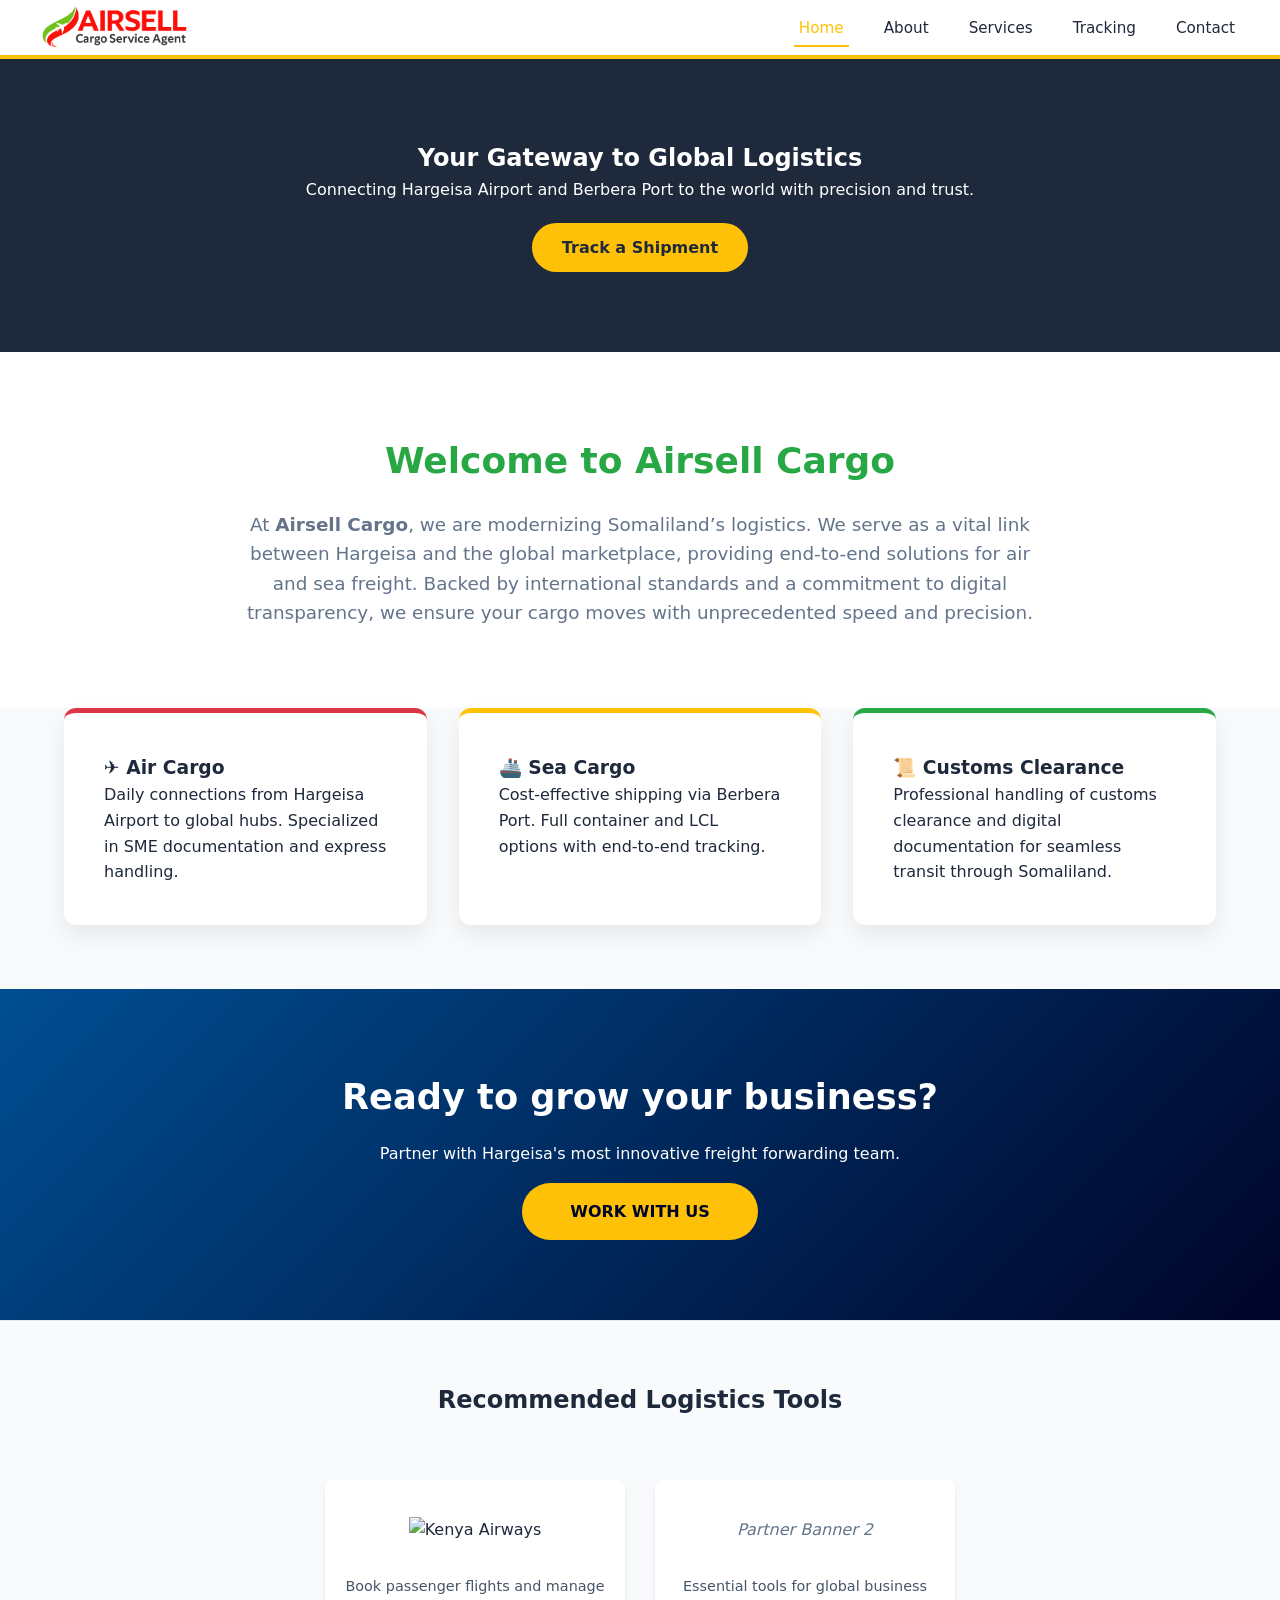
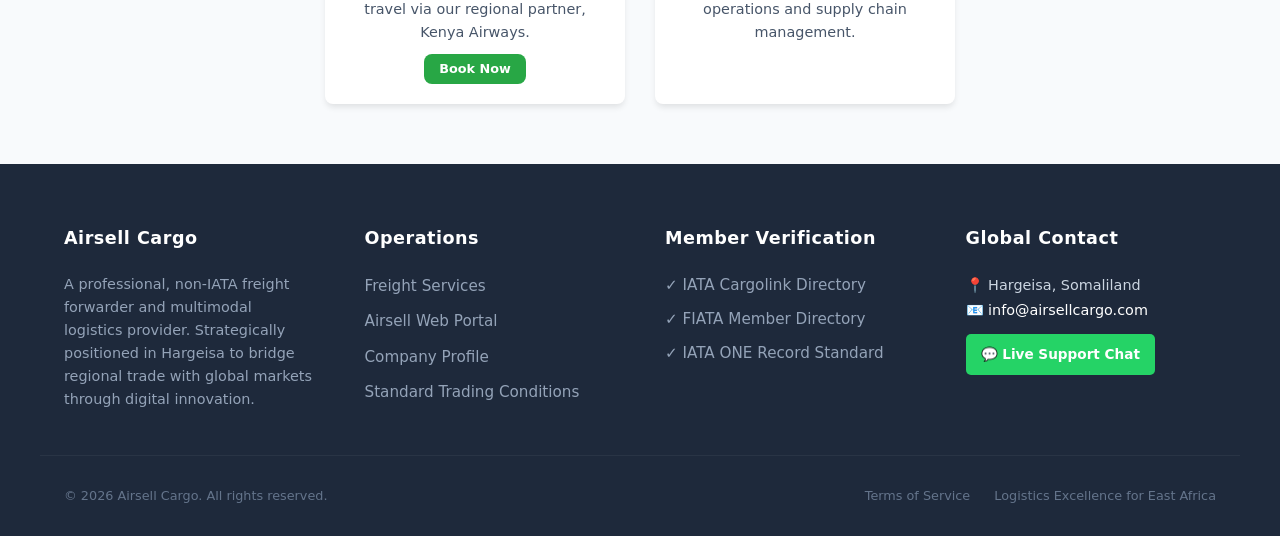
==== index.html @ 90e56eed "Update index.html" ====
<!DOCTYPE html>
<html lang="en">
<head>
    <meta charset="UTF-8">
    <meta http-equiv="X-UA-Compatible" content="IE=edge"> 
    <meta name="viewport" content="width=device-width, initial-scale=1.0"> 
    
    <title>Airsell Cargo | Professional Freight Forwarding Hargeisa</title>
    <meta name="description" content="Airsell Cargo: Leading freight forwarding in Hargeisa. Specializing in air and sea cargo, livestock exports, and digital shipment tracking.">

    <!-- Primary Stylesheet -->
    <link rel="stylesheet" href="style.css">
    <meta name="theme-color" content="#1e293b">

    <link rel="preconnect" href="https://fonts.googleapis.com">
    <link rel="preconnect" href="https://fonts.gstatic.com" crossorigin>
</head>
<body>

<header>
    <div class="container header-flex">
        <div class="logo">
            <img src="logo.png" alt="Airsell Cargo" width="150">
        </div>
    
        <nav>
            <ul class="nav-links">
                <!-- If on Home page, add class="active" to the Home link -->
                <li><a href="index" class="active">Home</a></li>
                <li><a href="about">About</a></li>
                <li><a href="services">Services</a></li>
                <li><a href="tracking">Tracking</a></li>
                <li><a href="contact">Contact</a></li>
            </ul>
        </nav>
    </div>
</header>

<!-- Hero Section -->
<section class="services-hero">
    <div class="container">
        <h1>Your Gateway to Global Logistics</h1>
        <p>Connecting Hargeisa Airport and Berbera Port to the world with precision and trust.</p>
        <a href="tracking.html" class="cta .btn-primary" style="background: var(--brand-yellow); color: var(--primary-dark); padding: 12px 30px; border-radius: 50px; text-decoration: none; font-weight: bold; display: inline-block; margin-top: 20px;">Track a Shipment</a>
    </div>
</section>

<!-- Centralized Welcome Section -->
<section class="welcome-section">
    <div class="container">
        <h2>Welcome to Airsell Cargo</h2>
        <p>
            At <strong>Airsell Cargo</strong>, we are modernizing Somaliland’s logistics. We serve as a vital link between 
            Hargeisa and the global marketplace, providing end-to-end solutions for air and sea freight. 
            Backed by international standards and a commitment to digital transparency, 
            we ensure your cargo moves with unprecedented speed and precision.
        </p>
    </div>
</section>

<!-- Main Services Overview -->
<main class="container">
    <div class="services-grid">
        <div class="service-card red">
            <h3>✈️ Air Cargo</h3>
            <p>Daily connections from Hargeisa Airport to global hubs. Specialized in SME documentation and express handling.</p>
        </div>

        <div class="service-card yellow">
            <h3>🚢 Sea Cargo</h3>
            <p>Cost-effective shipping via Berbera Port. Full container and LCL options with end-to-end tracking.</p>
        </div>

        <div class="service-card green">
            <h3>📜 Customs Clearance</h3>
            <p>Professional handling of customs clearance and digital documentation for seamless transit through Somaliland.</p>
        </div>
    </div>
</main>

<!-- Call to Action (CTA) Section -->
<section class="cta">
    <div class="container">
        <h2>Ready to grow your business?</h2>
        <p>Partner with Hargeisa's most innovative freight forwarding team.</p>
        <a href="contact.html" class="btn-primary">Work With Us</a>
    </div>
</section>
	<section class="partners-section" style="background: #f8fafc; padding: 60px 0; border-top: 1px solid #e2e8f0;">
    <div class="container">
        <h2 style="text-align: center; margin-bottom: 40px; color: #1e293b;">Recommended Logistics Tools</h2>
        <div class="partners-grid" style="display: flex; justify-content: center; gap: 30px; flex-wrap: wrap;">
            
         <div class="partners-grid" style="display: flex; justify-content: center; gap: 30px; flex-wrap: wrap;">
    
    <div class="partner-card" style="background: white; padding: 20px; border-radius: 8px; box-shadow: 0 4px 6px -1px rgba(0,0,0,0.1); width: 300px; text-align: center;">
        <div style="height: 60px; display: flex; align-items: center; justify-content: center; margin-bottom: 15px;">
            <img src="https://www.kenya-airways.com/Information/images/logo.png" alt="Kenya Airways" style="max-height: 50px;">
        </div>
        <p style="font-size: 0.9rem; color: #475569;">Book passenger flights and manage travel via our regional partner, Kenya Airways.</p>
        <a href="https://www.kenya-airways.com/" class="btn-primary" style="font-size: 0.8rem; padding: 5px 15px; text-decoration: none; display: inline-block; margin-top: 10px;">Book Now</a>
    </div>

    <div class="partner-card" style="background: white; padding: 20px; border-radius: 8px; box-shadow: 0 4px 6px -1px rgba(0,0,0,0.1); width: 300px; text-align: center;">
        <div style="height: 60px; display: flex; align-items: center; justify-content: center; margin-bottom: 15px;">
            <span style="color: #64748b; font-style: italic;">Partner Banner 2</span>
        </div>
        <p style="font-size: 0.9rem; color: #475569;">Essential tools for global business operations and supply chain management.</p>
    </div>

</div>
</section>
<footer class="site-footer">
    <div class="container footer-row">
        <!-- Column 1: Brand Authority -->
        <div class="footer-column">
            <h4 class="brand-yellow-text">Airsell Cargo</h4>
            <p style="font-size: 0.9rem; color: #94a3b8; line-height: 1.6;">
                A professional, non-IATA freight forwarder and multimodal logistics provider. 
                Strategically positioned in Hargeisa to bridge regional trade with global markets through digital innovation.
            </p>
        </div>

        <!-- Column 2: Operations & Portal -->
        <div class="footer-column">
            <h4 class="brand-yellow-text">Operations</h4>
            <ul class="footer-links">
                <li><a href="services">Freight Services</a></li>
                <li><a href="tracking">Airsell Web Portal</a></li>
                <li><a href="about">Company Profile</a></li>
                <li><a href="terms">Standard Trading Conditions</a></li>
            </ul>
        </div>

        <!-- Column 3: Professional Verification -->
        <div class="footer-column">
            <h4 class="brand-yellow-text">Member Verification</h4>
            <ul class="footer-links" style="font-size: 0.85rem;">
                <li>
                    <a href="https://www.iata.org/en/publications/directories/cargolink/directory/airsell-cargo-service-agent/12787/" target="_blank">
                        ✓ IATA Cargolink Directory
                    </a>
                </li>
                <li>
                    <a href="https://fiata.org/directory/so/" target="_blank">
                        ✓ FIATA Member Directory
                    </a>
                </li>
                <li>
                    <a href="https://www.iata.org/en/programs/cargo/e/one-record/multi-lateral-agreement/" target="_blank">
                        ✓ IATA ONE Record Standard
                    </a>
                </li>
            </ul>
        </div>

        <!-- Column 4: Contact (Hidden Number Support) -->
        <div class="footer-column">
            <h4 class="brand-yellow-text">Global Contact</h4>
            <div style="font-size: 0.9rem; color: #cbd5e1; line-height: 1.8;">
                📍 Hargeisa, Somaliland<br>
                📧 <a href="mailto:contact@airsellcargo.com" style="color: white; text-decoration: none;">info@airsellcargo.com</a><br>
                <!-- Hidden Number Button -->
                <div style="margin-top: 10px;">
                    <a href="https://wa.me/252634823310" target="_blank" 
                       style="background: #25D366; color: white; padding: 8px 15px; border-radius: 5px; text-decoration: none; font-weight: bold; display: inline-flex; align-items: center; gap: 8px; font-size: 0.85rem;">
                       <span>💬 Live Support Chat</span>
                    </a>
                </div>
            </div>
        </div>
    </div>

    <!-- Legal & Compliance Bar -->
    <div class="footer-bottom">
        <div class="container" style="border-top: 1px solid rgba(255,255,255,0.05); margin-top: 40px; padding-top: 30px; display: flex; justify-content: space-between; align-items: center; flex-wrap: wrap;">
            <p style="color: #64748b; font-size: 0.8rem;">&copy; 2026 Airsell Cargo. All rights reserved.</p>
            <div style="font-size: 0.8rem;">
                <a href="terms.html" style="color: #64748b; text-decoration: none; margin-left: 20px;">Terms of Service</a>
                <span style="color: #64748b; margin-left: 20px;">Logistics Excellence for East Africa</span>
            </div>
        </div>
    </div>
</footer>
<!-- Begin TradeTracker Code -->
<script type="text/javascript"><!-- // --><![CDATA[
	var _viewTagOptions = {
		type: 'a',
		site: 501341,
		version: 1
	};

	(function() {var tt = document.createElement('script'), s = document.getElementsByTagName('script')[0]; tt.setAttribute('type', 'text/javascript'); tt.setAttribute('src', 'https://tm.tradetracker.net/public/viewTag.js'); s.parentNode.insertBefore(tt, s);})();
// ]]></script>
<noscript><img src="https://tm.tradetracker.net/pageview?t=a&s=501341&v=1" alt="" /></noscript>
<!-- End TradeTracker Code --> 

</body>
</html>
---- style.css ----
/* ==========================================================================
   1. MODERN RESET & DESIGN TOKENS
   ========================================================================== */
*, *::before, *::after {
    box-sizing: border-box;
    margin: 0;
    padding: 0;
}

:root {
    /* Brand Colors */
    --brand-blue-light: #004e92;
    --brand-blue-dark: #000428;
    --brand-red: #dc3545;
    --brand-yellow: #ffc107;
    --brand-green: #28a745;
    --primary-dark: #1e293b;
    
    /* Neutral Palette */
    --light-bg: #f8fafc;
    --text-main: #1e293b;
    --text-muted: #64748b;
    --white: #ffffff;
    
    /* UI Elements */
    --card-shadow: 0 10px 25px rgba(0, 0, 0, 0.08);
    --radius: 12px;
    --transition: 0.3s cubic-bezier(0.4, 0, 0.2, 1);
}

html {
    scroll-behavior: smooth;
}

body {
    width: 100%;
    overflow-x: hidden;
    background-color: var(--light-bg);
    color: var(--text-main);
    line-height: 1.6;
    font-family: 'Segoe UI', system-ui, -apple-system, sans-serif;
    -webkit-font-smoothing: antialiased;
}

.container {
    max-width: 1200px;
    margin-inline: auto;
    padding-inline: 1.5rem;
}

/* =========================================
   2. HEADER & NAVIGATION
   ========================================= */
header {
   background: var(--white);
    top: 0;
    z-index: 1000;
    border-bottom: 4px solid var(--brand-yellow);
    box-shadow: 0 4px 12px rgba(0,0,0,0.15);
}

.header-flex {
    display: flex;
    justify-content: space-between;
    align-items: center;
    padding: 6px 0; /* Concise header height */
}

.logo img {
    transition: transform var(--transition);
    display: block;
}

.logo img:hover {
    transform: scale(1.03); /* Subtle interactive feel */
}

.nav-links {
    display: flex;
    list-style: none;
    gap: 30px; /* Professional spacing */
}

.nav-links a {
    color: var(--red);
    text-decoration: none;
    font-weight: 500;
    font-size: 0.95rem;
    padding: 10px 5px;
    position: relative;
    transition: color var(--transition);
}

.nav-links a:hover {
    color: var(--brand-yellow);
}

/* Professional Active State */
.nav-links a.active {
    color: var(--brand-yellow);
}

.nav-links a.active::after {
    content: '';
    position: absolute;
    bottom: 0;
    left: 0;
    width: 100%;
    height: 2px;
    background: var(--brand-yellow);
}

/* =========================================
   3. COMPONENTS (Hero & Cards)
   ========================================= */
.services-hero {
    background: var(--primary-dark);
    padding-block: 5rem;
    color: var(--white);
    text-align: center;
}

.welcome-section {
    padding: 80px 0;
    background: var(--white);
    text-align: center;
}

.welcome-section h2 {
    color: var(--brand-green);
    margin-bottom: 20px;
    font-size: 2.25rem;
}

.welcome-section p {
    font-size: 1.15rem;
    max-width: 800px;
    margin: 0 auto;
    color: var(--text-muted);
}

.services-grid {
    display: grid;
    grid-template-columns: repeat(auto-fit, minmax(18rem, 1fr));
    gap: 2rem;
    padding-bottom: 4rem;
}

.service-card {
    background: var(--white);
    padding: 2.5rem;
    border-radius: var(--radius);
    box-shadow: var(--card-shadow);
    transition: all var(--transition);
    border-top: 5px solid transparent;
}

.service-card:hover {
    transform: translateY(-10px);
    box-shadow: 0 15px 35px rgba(0,0,0,0.12);
}

.service-card.red    { border-top-color: var(--brand-red); }
.service-card.yellow { border-top-color: var(--brand-yellow); }
.service-card.green  { border-top-color: var(--brand-green); }

/* =========================================
   4. CONTACT & FORMS
   ========================================= */
.contact-section {
    padding: 80px 0;
}

.contact-wrapper {
    display: flex;
    gap: 40px;
}

.contact-form-container, .contact-info-container {
    flex: 1;
    background: var(--white);
    padding: 40px;
    border-radius: var(--radius);
    box-shadow: var(--card-shadow);
}

input, textarea {
    width: 100%;
    padding: 0.8rem;
    margin-bottom: 1rem;
    border: 1px solid #e2e8f0;
    border-radius: 8px;
    font-family: inherit;
}

.btn-primary {
    background: var(--brand-green);
    color: white;
    padding: 0.8rem 2rem;
    border: none;
    border-radius: 8px;
    font-weight: 700;
    cursor: pointer;
    transition: opacity var(--transition);
}

.btn-primary:hover {
    opacity: 0.9;
}

/* =========================================
   5. CALL TO ACTION (CTA)
   ========================================= */
.cta {
    background: linear-gradient(135deg, var(--brand-blue-light), var(--brand-blue-dark));
    color: var(--white);
    padding: 80px 0;
    text-align: center;
}

.cta h2 { font-size: 2.2rem; margin-bottom: 1rem; }

.cta .btn-primary {
    display: inline-block;
    background: var(--brand-yellow);
    color: var(--brand-blue-dark);
    border-radius: 50px;
    padding: 1rem 3rem;
    text-transform: uppercase;
    font-weight: 800;
    margin-top: 1rem;
    text-decoration: none;
}

/* =========================================
   6. FOOTER (Concise & Clean)
   ========================================= */
footer {
    background: var(--primary-dark);
    color: var(--white);
    padding: 60px 0 30px; /* Concise height */
}

.footer-row {
    display: flex;
    justify-content: space-between;
    gap: 50px;
    margin-bottom: 40px;
}

.footer-column { flex: 1; }

.footer-column h4 {
    color: var(--white);
    margin-bottom: 20px;
    font-size: 1.1rem;
    letter-spacing: 0.5px;
}

.footer-links { list-style: none; }

.footer-links li { margin-bottom: 10px; }

.footer-links a {
    color: #94a3b8;
    text-decoration: none;
    font-size: 0.95rem;
    transition: color var(--transition);
}

.footer-links a:hover { color: var(--brand-yellow); }

.footer-divider {
    border: 0;
    border-top: 1px solid rgba(255,255,255,0.08);
    margin-bottom: 25px;
}

.footer-bottom {
    text-align: center;
    font-size: 0.85rem;
    color: #64748b;
}

/* =========================================
   7. RESPONSIVENESS
   ========================================= */
@media (max-width: 992px) {
    .contact-wrapper { flex-direction: column; }
    .footer-row { flex-wrap: wrap; }
}

@media (max-width: 768px) {
    .header-flex { flex-direction: column; gap: 1rem; }
    .nav-links { gap: 15px; flex-wrap: wrap; justify-content: center; }
    .footer-row { flex-direction: column; text-align: center; gap: 30px; }
    .welcome-section h2 { font-size: 1.8rem; }
}
html {
  scroll-behavior: smooth;
}
/* --- Strategic Partners Section --- */
.partners-grid {
    display: flex;
    justify-content: center;
    gap: 30px;
    flex-wrap: wrap;
    margin-top: 20px;
}

.partner-card:hover {
    transform: translateY(-5px);
    transition: 0.3s ease;
    box-shadow: 0 10px 15px -3px rgba(0,0,0,0.1) !important;
}
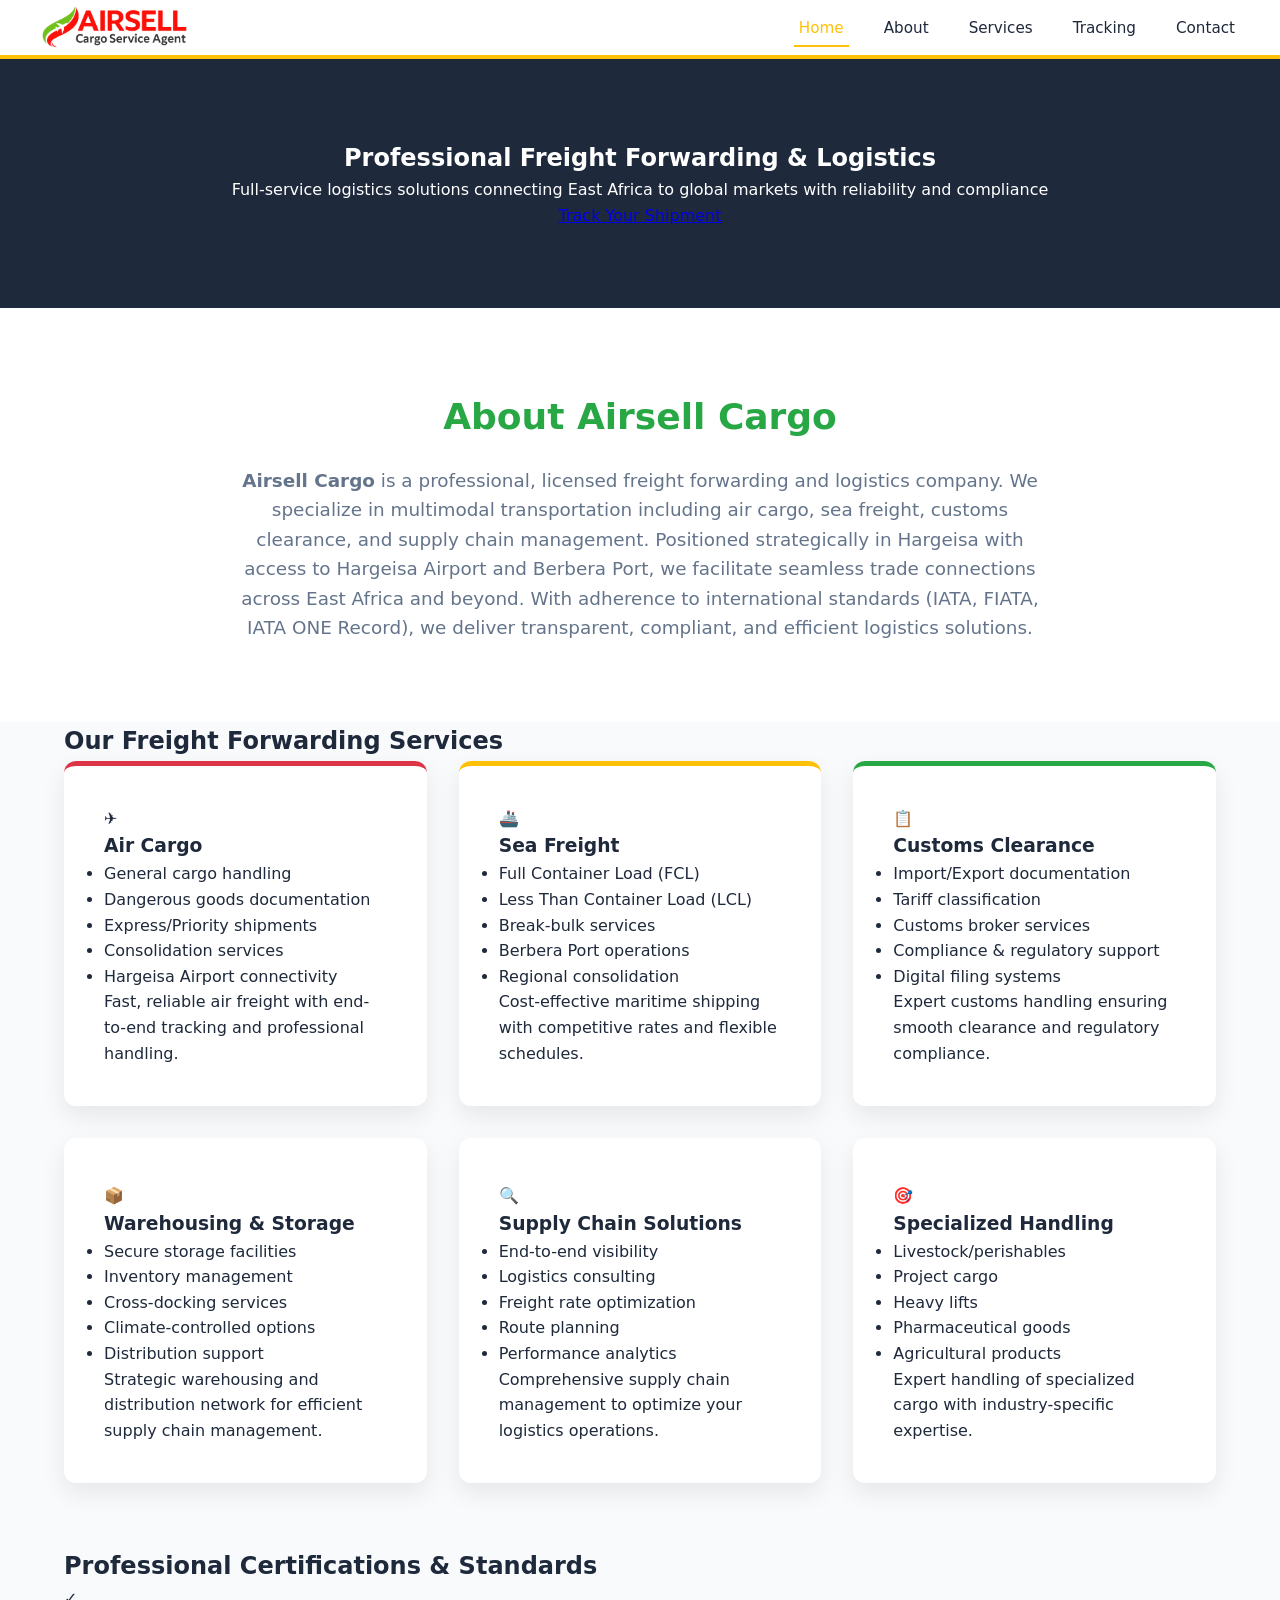
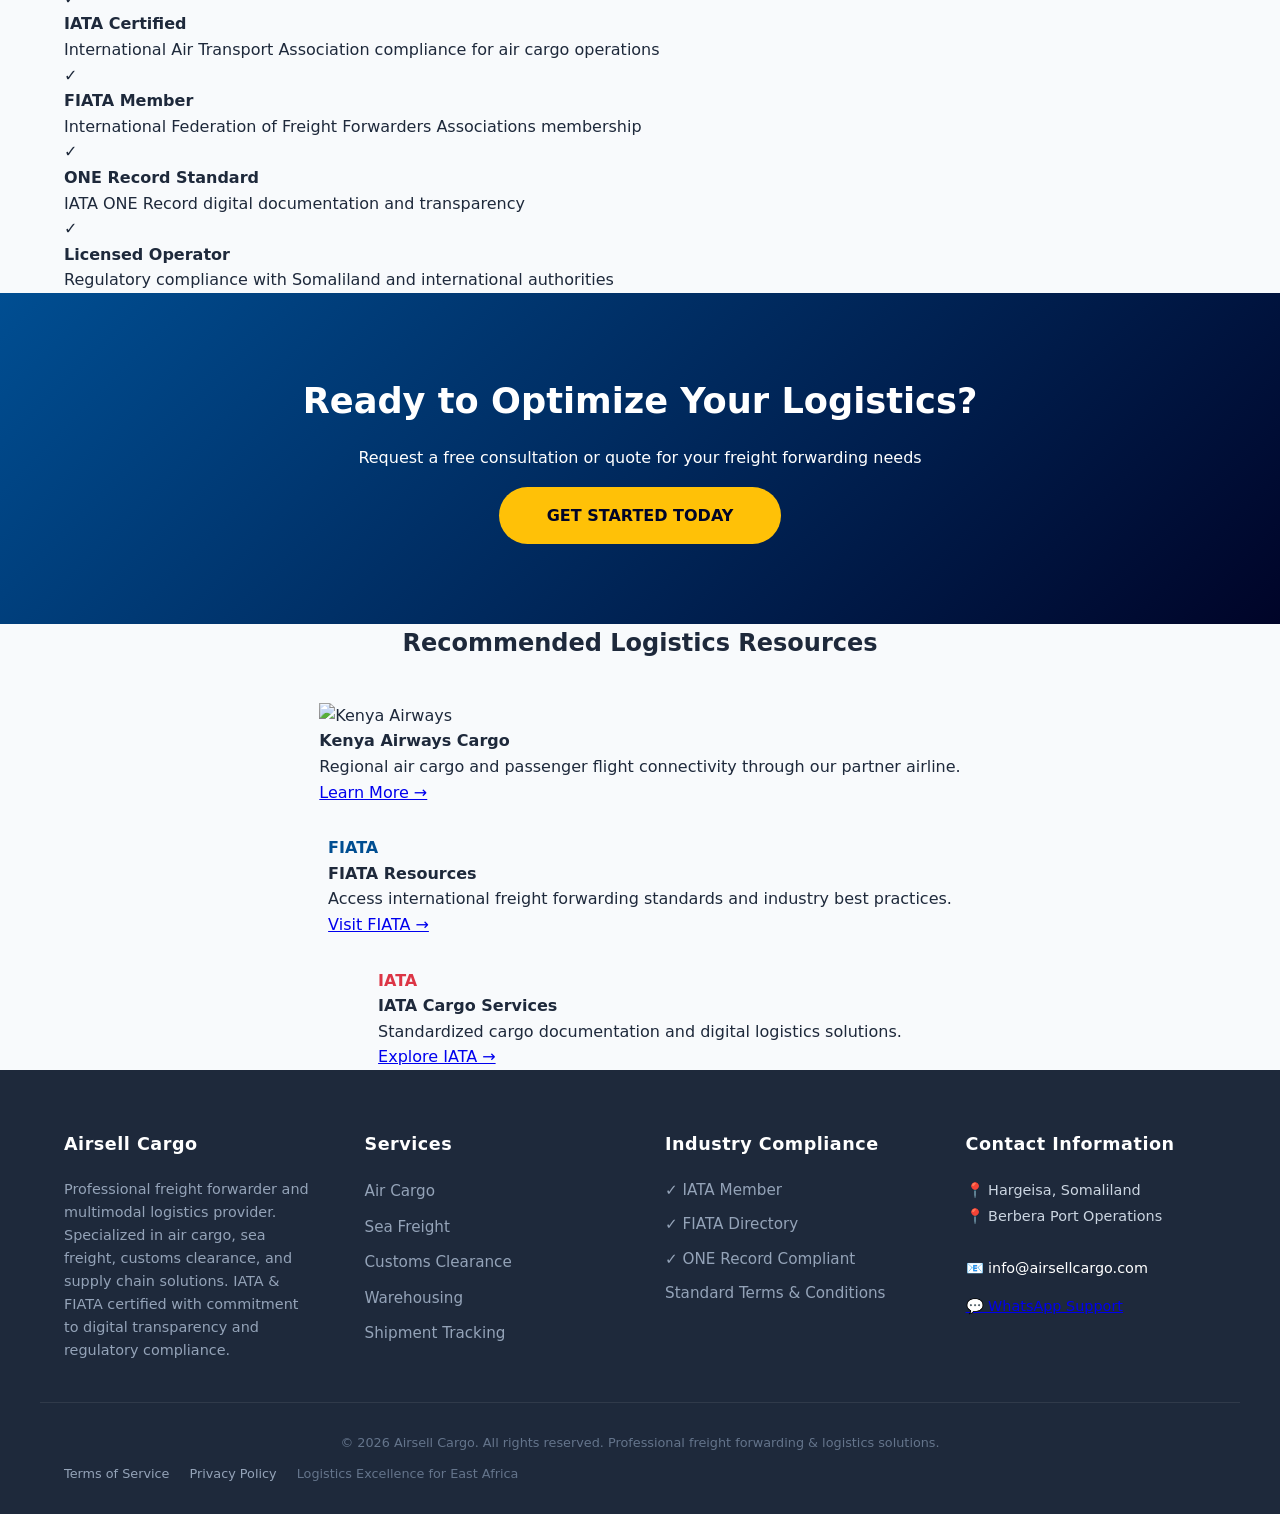
==== commit c0058057: "Update website content to reflect professional freight forwarding services with industry standards" ====
--- a/index.html
+++ b/index.html
@@ -5,8 +5,8 @@
     <meta http-equiv="X-UA-Compatible" content="IE=edge"> 
     <meta name="viewport" content="width=device-width, initial-scale=1.0"> 
     
-    <title>Airsell Cargo | Professional Freight Forwarding Hargeisa</title>
-    <meta name="description" content="Airsell Cargo: Leading freight forwarding in Hargeisa. Specializing in air and sea cargo, livestock exports, and digital shipment tracking.">
+    <title>Airsell Cargo | Professional Freight Forwarding & Logistics Services</title>
+    <meta name="description" content="Airsell Cargo: Licensed freight forwarder specializing in air cargo, sea freight, customs clearance, and supply chain solutions. IATA & FIATA certified. Serving Hargeisa, Berbera, and East Africa.">
 
     <!-- Primary Stylesheet -->
     <link rel="stylesheet" href="style.css">
@@ -20,12 +20,11 @@
 <header>
     <div class="container header-flex">
         <div class="logo">
-            <img src="logo.png" alt="Airsell Cargo" width="150">
+            <img src="logo.png" alt="Airsell Cargo - Professional Freight Forwarding" width="150">
         </div>
     
         <nav>
             <ul class="nav-links">
-                <!-- If on Home page, add class="active" to the Home link -->
                 <li><a href="index" class="active">Home</a></li>
                 <li><a href="about">About</a></li>
                 <li><a href="services">Services</a></li>
@@ -34,166 +33,292 @@
             </ul>
         </nav>
     </div>
+	<!-- Begin TradeTracker SuperTag Code -->
+<script type="text/javascript">
+
+	var _TradeTrackerTagOptions = {
+		t: 'a',
+		s: '501341',
+		chk: '3a6b67e630f436c8247112f13f08f09c',
+		overrideOptions: {}
+	};
+
+	(function() {var tt = document.createElement('script'), s = document.getElementsByTagName('script')[0]; tt.setAttribute('type', 'text/javascript'); tt.setAttribute('src', (document.location.proto[...]
+</script>
+<!-- End TradeTracker SuperTag Code -->
 </header>
 
 <!-- Hero Section -->
 <section class="services-hero">
     <div class="container">
-        <h1>Your Gateway to Global Logistics</h1>
-        <p>Connecting Hargeisa Airport and Berbera Port to the world with precision and trust.</p>
-        <a href="tracking.html" class="cta .btn-primary" style="background: var(--brand-yellow); color: var(--primary-dark); padding: 12px 30px; border-radius: 50px; text-decoration: none; font-weight: bold; display: inline-block; margin-top: 20px;">Track a Shipment</a>
-    </div>
-</section>
-
-<!-- Centralized Welcome Section -->
+        <h1>Professional Freight Forwarding & Logistics</h1>
+        <p>Full-service logistics solutions connecting East Africa to global markets with reliability and compliance</p>
+        <a href="tracking.html" class="cta-btn">Track Your Shipment</a>
+    </div>
+</section>
+
+<!-- Professional Introduction -->
 <section class="welcome-section">
     <div class="container">
-        <h2>Welcome to Airsell Cargo</h2>
+        <h2>About Airsell Cargo</h2>
         <p>
-            At <strong>Airsell Cargo</strong>, we are modernizing Somaliland’s logistics. We serve as a vital link between 
-            Hargeisa and the global marketplace, providing end-to-end solutions for air and sea freight. 
-            Backed by international standards and a commitment to digital transparency, 
-            we ensure your cargo moves with unprecedented speed and precision.
+            <strong>Airsell Cargo</strong> is a professional, licensed freight forwarding and logistics company. 
+            We specialize in multimodal transportation including air cargo, sea freight, customs clearance, and supply chain management. 
+            Positioned strategically in Hargeisa with access to Hargeisa Airport and Berbera Port, we facilitate seamless 
+            trade connections across East Africa and beyond. With adherence to international standards (IATA, FIATA, IATA ONE Record), 
+            we deliver transparent, compliant, and efficient logistics solutions.
         </p>
     </div>
 </section>
 
-<!-- Main Services Overview -->
-<main class="container">
+<!-- Core Services -->
+<main class="container services-section">
+    <h2 class="section-title">Our Freight Forwarding Services</h2>
     <div class="services-grid">
+        
         <div class="service-card red">
-            <h3>✈️ Air Cargo</h3>
-            <p>Daily connections from Hargeisa Airport to global hubs. Specialized in SME documentation and express handling.</p>
+            <div class="service-icon">✈️</div>
+            <h3>Air Cargo</h3>
+            <ul class="service-list">
+                <li>General cargo handling</li>
+                <li>Dangerous goods documentation</li>
+                <li>Express/Priority shipments</li>
+                <li>Consolidation services</li>
+                <li>Hargeisa Airport connectivity</li>
+            </ul>
+            <p>Fast, reliable air freight with end-to-end tracking and professional handling.</p>
         </div>
 
         <div class="service-card yellow">
-            <h3>🚢 Sea Cargo</h3>
-            <p>Cost-effective shipping via Berbera Port. Full container and LCL options with end-to-end tracking.</p>
+            <div class="service-icon">🚢</div>
+            <h3>Sea Freight</h3>
+            <ul class="service-list">
+                <li>Full Container Load (FCL)</li>
+                <li>Less Than Container Load (LCL)</li>
+                <li>Break-bulk services</li>
+                <li>Berbera Port operations</li>
+                <li>Regional consolidation</li>
+            </ul>
+            <p>Cost-effective maritime shipping with competitive rates and flexible schedules.</p>
         </div>
 
         <div class="service-card green">
-            <h3>📜 Customs Clearance</h3>
-            <p>Professional handling of customs clearance and digital documentation for seamless transit through Somaliland.</p>
+            <div class="service-icon">📋</div>
+            <h3>Customs Clearance</h3>
+            <ul class="service-list">
+                <li>Import/Export documentation</li>
+                <li>Tariff classification</li>
+                <li>Customs broker services</li>
+                <li>Compliance & regulatory support</li>
+                <li>Digital filing systems</li>
+            </ul>
+            <p>Expert customs handling ensuring smooth clearance and regulatory compliance.</p>
+        </div>
+
+        <div class="service-card blue">
+            <div class="service-icon">📦</div>
+            <h3>Warehousing & Storage</h3>
+            <ul class="service-list">
+                <li>Secure storage facilities</li>
+                <li>Inventory management</li>
+                <li>Cross-docking services</li>
+                <li>Climate-controlled options</li>
+                <li>Distribution support</li>
+            </ul>
+            <p>Strategic warehousing and distribution network for efficient supply chain management.</p>
+        </div>
+
+        <div class="service-card purple">
+            <div class="service-icon">🔍</div>
+            <h3>Supply Chain Solutions</h3>
+            <ul class="service-list">
+                <li>End-to-end visibility</li>
+                <li>Logistics consulting</li>
+                <li>Freight rate optimization</li>
+                <li>Route planning</li>
+                <li>Performance analytics</li>
+            </ul>
+            <p>Comprehensive supply chain management to optimize your logistics operations.</p>
+        </div>
+
+        <div class="service-card orange">
+            <div class="service-icon">🎯</div>
+            <h3>Specialized Handling</h3>
+            <ul class="service-list">
+                <li>Livestock/perishables</li>
+                <li>Project cargo</li>
+                <li>Heavy lifts</li>
+                <li>Pharmaceutical goods</li>
+                <li>Agricultural products</li>
+            </ul>
+            <p>Expert handling of specialized cargo with industry-specific expertise.</p>
         </div>
     </div>
 </main>
 
-<!-- Call to Action (CTA) Section -->
+<!-- Industry Standards & Compliance -->
+<section class="compliance-section">
+    <div class="container">
+        <h2>Professional Certifications & Standards</h2>
+        <div class="standards-grid">
+            <div class="standard-badge">
+                <div class="badge-icon">✓</div>
+                <h4>IATA Certified</h4>
+                <p>International Air Transport Association compliance for air cargo operations</p>
+            </div>
+            <div class="standard-badge">
+                <div class="badge-icon">✓</div>
+                <h4>FIATA Member</h4>
+                <p>International Federation of Freight Forwarders Associations membership</p>
+            </div>
+            <div class="standard-badge">
+                <div class="badge-icon">✓</div>
+                <h4>ONE Record Standard</h4>
+                <p>IATA ONE Record digital documentation and transparency</p>
+            </div>
+            <div class="standard-badge">
+                <div class="badge-icon">✓</div>
+                <h4>Licensed Operator</h4>
+                <p>Regulatory compliance with Somaliland and international authorities</p>
+            </div>
+        </div>
+    </div>
+</section>
+
+<!-- Call to Action -->
 <section class="cta">
     <div class="container">
-        <h2>Ready to grow your business?</h2>
-        <p>Partner with Hargeisa's most innovative freight forwarding team.</p>
-        <a href="contact.html" class="btn-primary">Work With Us</a>
-    </div>
-</section>
-	<section class="partners-section" style="background: #f8fafc; padding: 60px 0; border-top: 1px solid #e2e8f0;">
-    <div class="container">
-        <h2 style="text-align: center; margin-bottom: 40px; color: #1e293b;">Recommended Logistics Tools</h2>
-        <div class="partners-grid" style="display: flex; justify-content: center; gap: 30px; flex-wrap: wrap;">
+        <h2>Ready to Optimize Your Logistics?</h2>
+        <p>Request a free consultation or quote for your freight forwarding needs</p>
+        <a href="contact.html" class="btn-primary">Get Started Today</a>
+    </div>
+</section>
+
+<!-- Partners & Resources -->
+<section class="partners-section">
+    <div class="container">
+        <h2 style="text-align: center; margin-bottom: 40px;">Recommended Logistics Resources</h2>
+        <div class="partners-grid">
             
-         <div class="partners-grid" style="display: flex; justify-content: center; gap: 30px; flex-wrap: wrap;">
-    
-    <div class="partner-card" style="background: white; padding: 20px; border-radius: 8px; box-shadow: 0 4px 6px -1px rgba(0,0,0,0.1); width: 300px; text-align: center;">
-        <div style="height: 60px; display: flex; align-items: center; justify-content: center; margin-bottom: 15px;">
-            <img src="https://www.kenya-airways.com/Information/images/logo.png" alt="Kenya Airways" style="max-height: 50px;">
-        </div>
-        <p style="font-size: 0.9rem; color: #475569;">Book passenger flights and manage travel via our regional partner, Kenya Airways.</p>
-        <a href="https://www.kenya-airways.com/" class="btn-primary" style="font-size: 0.8rem; padding: 5px 15px; text-decoration: none; display: inline-block; margin-top: 10px;">Book Now</a>
-    </div>
-
-    <div class="partner-card" style="background: white; padding: 20px; border-radius: 8px; box-shadow: 0 4px 6px -1px rgba(0,0,0,0.1); width: 300px; text-align: center;">
-        <div style="height: 60px; display: flex; align-items: center; justify-content: center; margin-bottom: 15px;">
-            <span style="color: #64748b; font-style: italic;">Partner Banner 2</span>
-        </div>
-        <p style="font-size: 0.9rem; color: #475569;">Essential tools for global business operations and supply chain management.</p>
-    </div>
-
-</div>
-</section>
+            <div class="partner-card">
+                <div class="partner-logo">
+                    <img src="https://www.kenya-airways.com/Information/images/logo.png" alt="Kenya Airways" style="max-height: 50px;">
+                </div>
+                <h4>Kenya Airways Cargo</h4>
+                <p>Regional air cargo and passenger flight connectivity through our partner airline.</p>
+                <a href="https://www.kenya-airways.com/" target="_blank" class="partner-link">Learn More →</a>
+            </div>
+
+            <div class="partner-card">
+                <div class="partner-logo">
+                    <span style="color: #004e92; font-weight: bold;">FIATA</span>
+                </div>
+                <h4>FIATA Resources</h4>
+                <p>Access international freight forwarding standards and industry best practices.</p>
+                <a href="https://fiata.org/" target="_blank" class="partner-link">Visit FIATA →</a>
+            </div>
+
+            <div class="partner-card">
+                <div class="partner-logo">
+                    <span style="color: #dc3545; font-weight: bold;">IATA</span>
+                </div>
+                <h4>IATA Cargo Services</h4>
+                <p>Standardized cargo documentation and digital logistics solutions.</p>
+                <a href="https://www.iata.org/cargo" target="_blank" class="partner-link">Explore IATA →</a>
+            </div>
+        </div>
+    </div>
+</section>
+
+<!-- Footer -->
 <footer class="site-footer">
     <div class="container footer-row">
-        <!-- Column 1: Brand Authority -->
+        <!-- Column 1: Company Profile -->
         <div class="footer-column">
-            <h4 class="brand-yellow-text">Airsell Cargo</h4>
+            <h4>Airsell Cargo</h4>
             <p style="font-size: 0.9rem; color: #94a3b8; line-height: 1.6;">
-                A professional, non-IATA freight forwarder and multimodal logistics provider. 
-                Strategically positioned in Hargeisa to bridge regional trade with global markets through digital innovation.
+                Professional freight forwarder and multimodal logistics provider. 
+                Specialized in air cargo, sea freight, customs clearance, and supply chain solutions. 
+                IATA & FIATA certified with commitment to digital transparency and regulatory compliance.
             </p>
         </div>
 
-        <!-- Column 2: Operations & Portal -->
+        <!-- Column 2: Services & Operations -->
         <div class="footer-column">
-            <h4 class="brand-yellow-text">Operations</h4>
+            <h4>Services</h4>
             <ul class="footer-links">
-                <li><a href="services">Freight Services</a></li>
-                <li><a href="tracking">Airsell Web Portal</a></li>
-                <li><a href="about">Company Profile</a></li>
-                <li><a href="terms">Standard Trading Conditions</a></li>
-            </ul>
-        </div>
-
-        <!-- Column 3: Professional Verification -->
+                <li><a href="services#air-cargo">Air Cargo</a></li>
+                <li><a href="services#sea-freight">Sea Freight</a></li>
+                <li><a href="services#customs">Customs Clearance</a></li>
+                <li><a href="services#warehousing">Warehousing</a></li>
+                <li><a href="tracking">Shipment Tracking</a></li>
+            </ul>
+        </div>
+
+        <!-- Column 3: Industry Verification -->
         <div class="footer-column">
-            <h4 class="brand-yellow-text">Member Verification</h4>
+            <h4>Industry Compliance</h4>
             <ul class="footer-links" style="font-size: 0.85rem;">
                 <li>
-                    <a href="https://www.iata.org/en/publications/directories/cargolink/directory/airsell-cargo-service-agent/12787/" target="_blank">
-                        ✓ IATA Cargolink Directory
+                    <a href="https://www.iata.org/" target="_blank" rel="noopener">
+                        ✓ IATA Member
                     </a>
                 </li>
                 <li>
-                    <a href="https://fiata.org/directory/so/" target="_blank">
-                        ✓ FIATA Member Directory
+                    <a href="https://fiata.org/directory/so/" target="_blank" rel="noopener">
+                        ✓ FIATA Directory
                     </a>
                 </li>
                 <li>
-                    <a href="https://www.iata.org/en/programs/cargo/e/one-record/multi-lateral-agreement/" target="_blank">
-                        ✓ IATA ONE Record Standard
+                    <a href="https://www.iata.org/en/programs/cargo/e/one-record/" target="_blank" rel="noopener">
+                        ✓ ONE Record Compliant
                     </a>
                 </li>
-            </ul>
-        </div>
-
-        <!-- Column 4: Contact (Hidden Number Support) -->
+                <li><a href="terms.html">Standard Terms & Conditions</a></li>
+            </ul>
+        </div>
+
+        <!-- Column 4: Contact -->
         <div class="footer-column">
-            <h4 class="brand-yellow-text">Global Contact</h4>
+            <h4>Contact Information</h4>
             <div style="font-size: 0.9rem; color: #cbd5e1; line-height: 1.8;">
                 📍 Hargeisa, Somaliland<br>
-                📧 <a href="mailto:contact@airsellcargo.com" style="color: white; text-decoration: none;">info@airsellcargo.com</a><br>
-                <!-- Hidden Number Button -->
-                <div style="margin-top: 10px;">
-                    <a href="https://wa.me/252634823310" target="_blank" 
-                       style="background: #25D366; color: white; padding: 8px 15px; border-radius: 5px; text-decoration: none; font-weight: bold; display: inline-flex; align-items: center; gap: 8px; font-size: 0.85rem;">
-                       <span>💬 Live Support Chat</span>
+                📍 Berbera Port Operations<br><br>
+                📧 <a href="mailto:info@airsellcargo.com" style="color: white; text-decoration: none;">info@airsellcargo.com</a><br>
+                
+                <div style="margin-top: 12px;">
+                    <a href="https://wa.me/252634823310" target="_blank" class="whatsapp-btn">
+                        💬 WhatsApp Support
                     </a>
                 </div>
             </div>
         </div>
     </div>
 
-    <!-- Legal & Compliance Bar -->
+    <!-- Legal & Footer Bottom -->
     <div class="footer-bottom">
-        <div class="container" style="border-top: 1px solid rgba(255,255,255,0.05); margin-top: 40px; padding-top: 30px; display: flex; justify-content: space-between; align-items: center; flex-wrap: wrap;">
-            <p style="color: #64748b; font-size: 0.8rem;">&copy; 2026 Airsell Cargo. All rights reserved.</p>
-            <div style="font-size: 0.8rem;">
-                <a href="terms.html" style="color: #64748b; text-decoration: none; margin-left: 20px;">Terms of Service</a>
-                <span style="color: #64748b; margin-left: 20px;">Logistics Excellence for East Africa</span>
+        <div class="container" style="border-top: 1px solid rgba(255,255,255,0.08); margin-top: 40px; padding-top: 30px;">
+            <p style="color: #64748b; font-size: 0.8rem; margin-bottom: 10px;">&copy; 2026 Airsell Cargo. All rights reserved. Professional freight forwarding & logistics solutions.</p>
+            <div style="font-size: 0.8rem; display: flex; gap: 20px; flex-wrap: wrap;">
+                <a href="terms.html" style="color: #94a3b8; text-decoration: none;">Terms of Service</a>
+                <a href="privacy.html" style="color: #94a3b8; text-decoration: none;">Privacy Policy</a>
+                <span style="color: #64748b;">Logistics Excellence for East Africa</span>
             </div>
         </div>
     </div>
 </footer>
-<!-- Begin TradeTracker Code -->
-<script type="text/javascript"><!-- // --><![CDATA[
+
+<!-- TradeTracker Analytics -->
+<script type="text/javascript">
 	var _viewTagOptions = {
 		type: 'a',
 		site: 501341,
 		version: 1
 	};
 
-	(function() {var tt = document.createElement('script'), s = document.getElementsByTagName('script')[0]; tt.setAttribute('type', 'text/javascript'); tt.setAttribute('src', 'https://tm.tradetracker.net/public/viewTag.js'); s.parentNode.insertBefore(tt, s);})();
-// ]]></script>
+	(function() {var tt = document.createElement('script'), s = document.getElementsByTagName('script')[0]; tt.setAttribute('type', 'text/javascript'); tt.setAttribute('src', 'https://tm.tradetracker.net/?c=viewTag&m=log&s='+_viewTagOptions.site+'&t='+_viewTagOptions.type+'&v='+_viewTagOptions.version); tt.type = 'text/javascript'; s.parentNode.insertBefore(tt, s);})();
+</script>
 <noscript><img src="https://tm.tradetracker.net/pageview?t=a&s=501341&v=1" alt="" /></noscript>
-<!-- End TradeTracker Code --> 
 
 </body>
 </html>
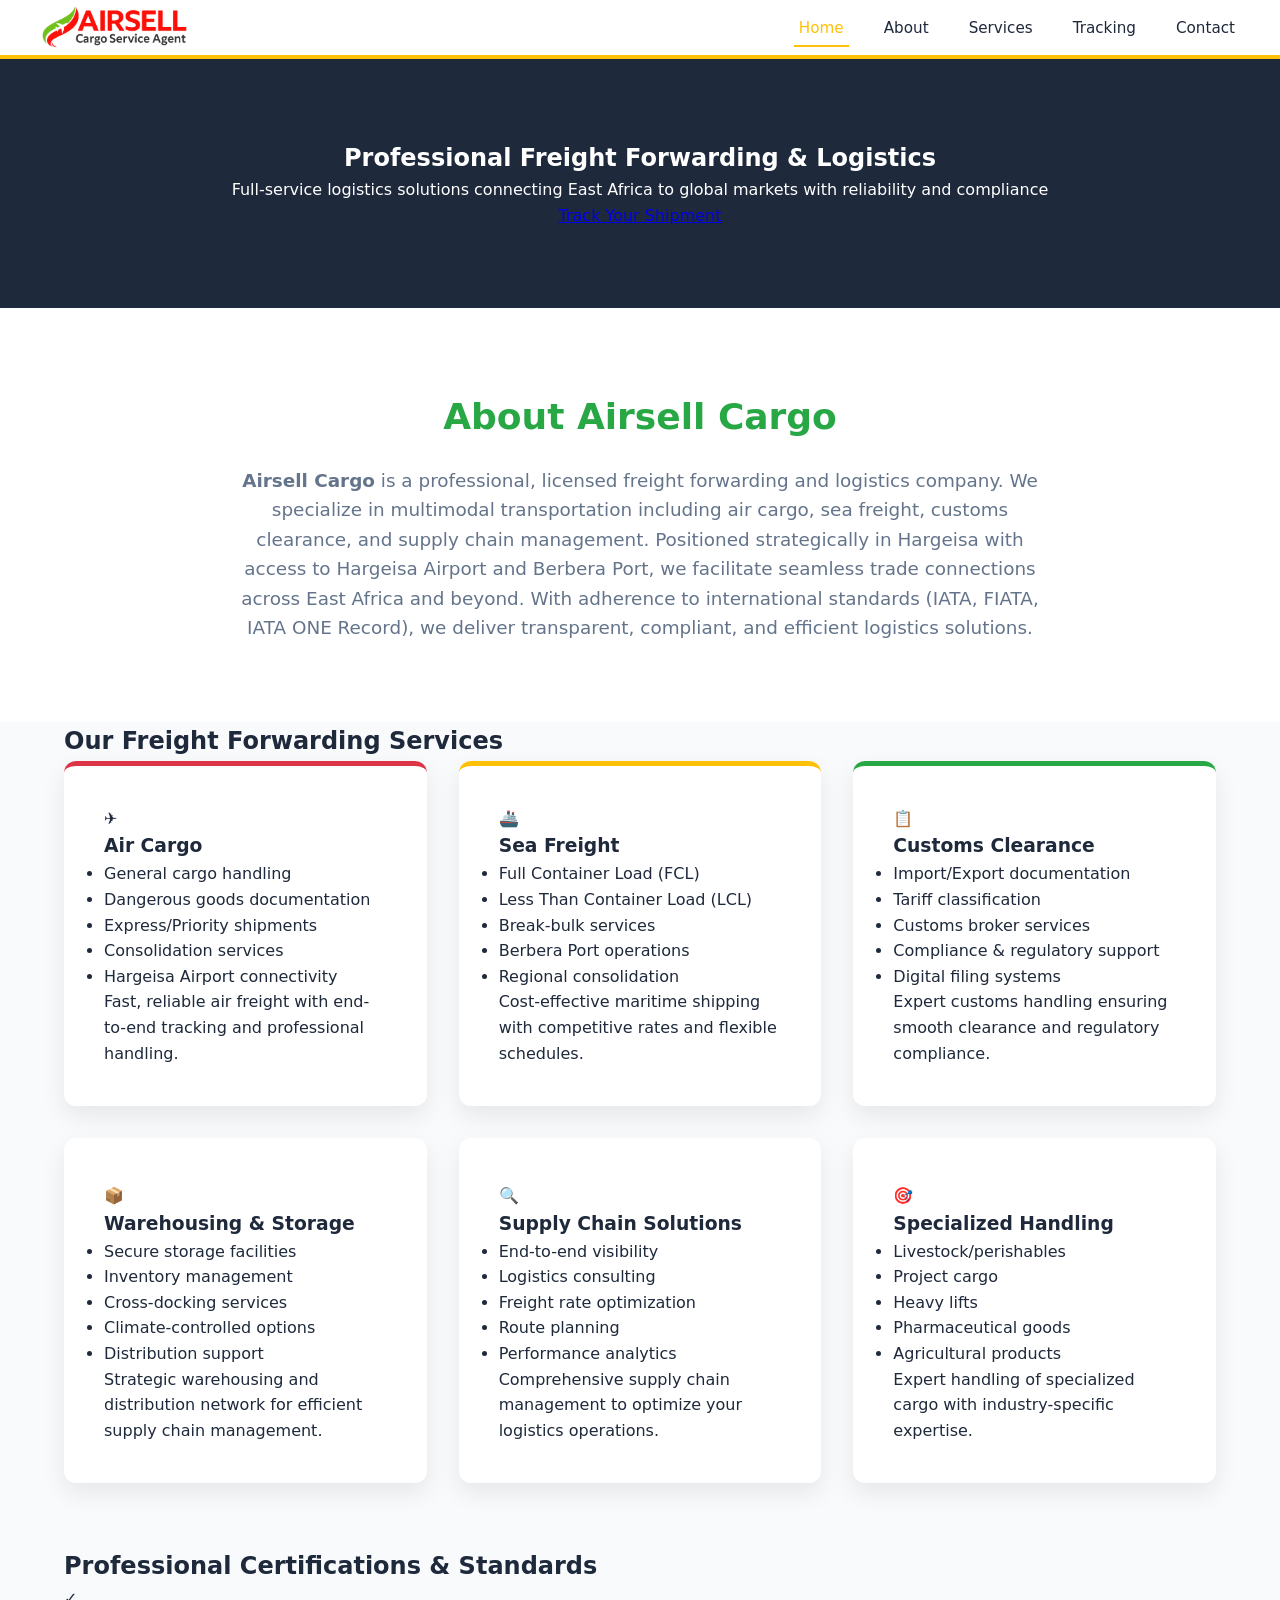
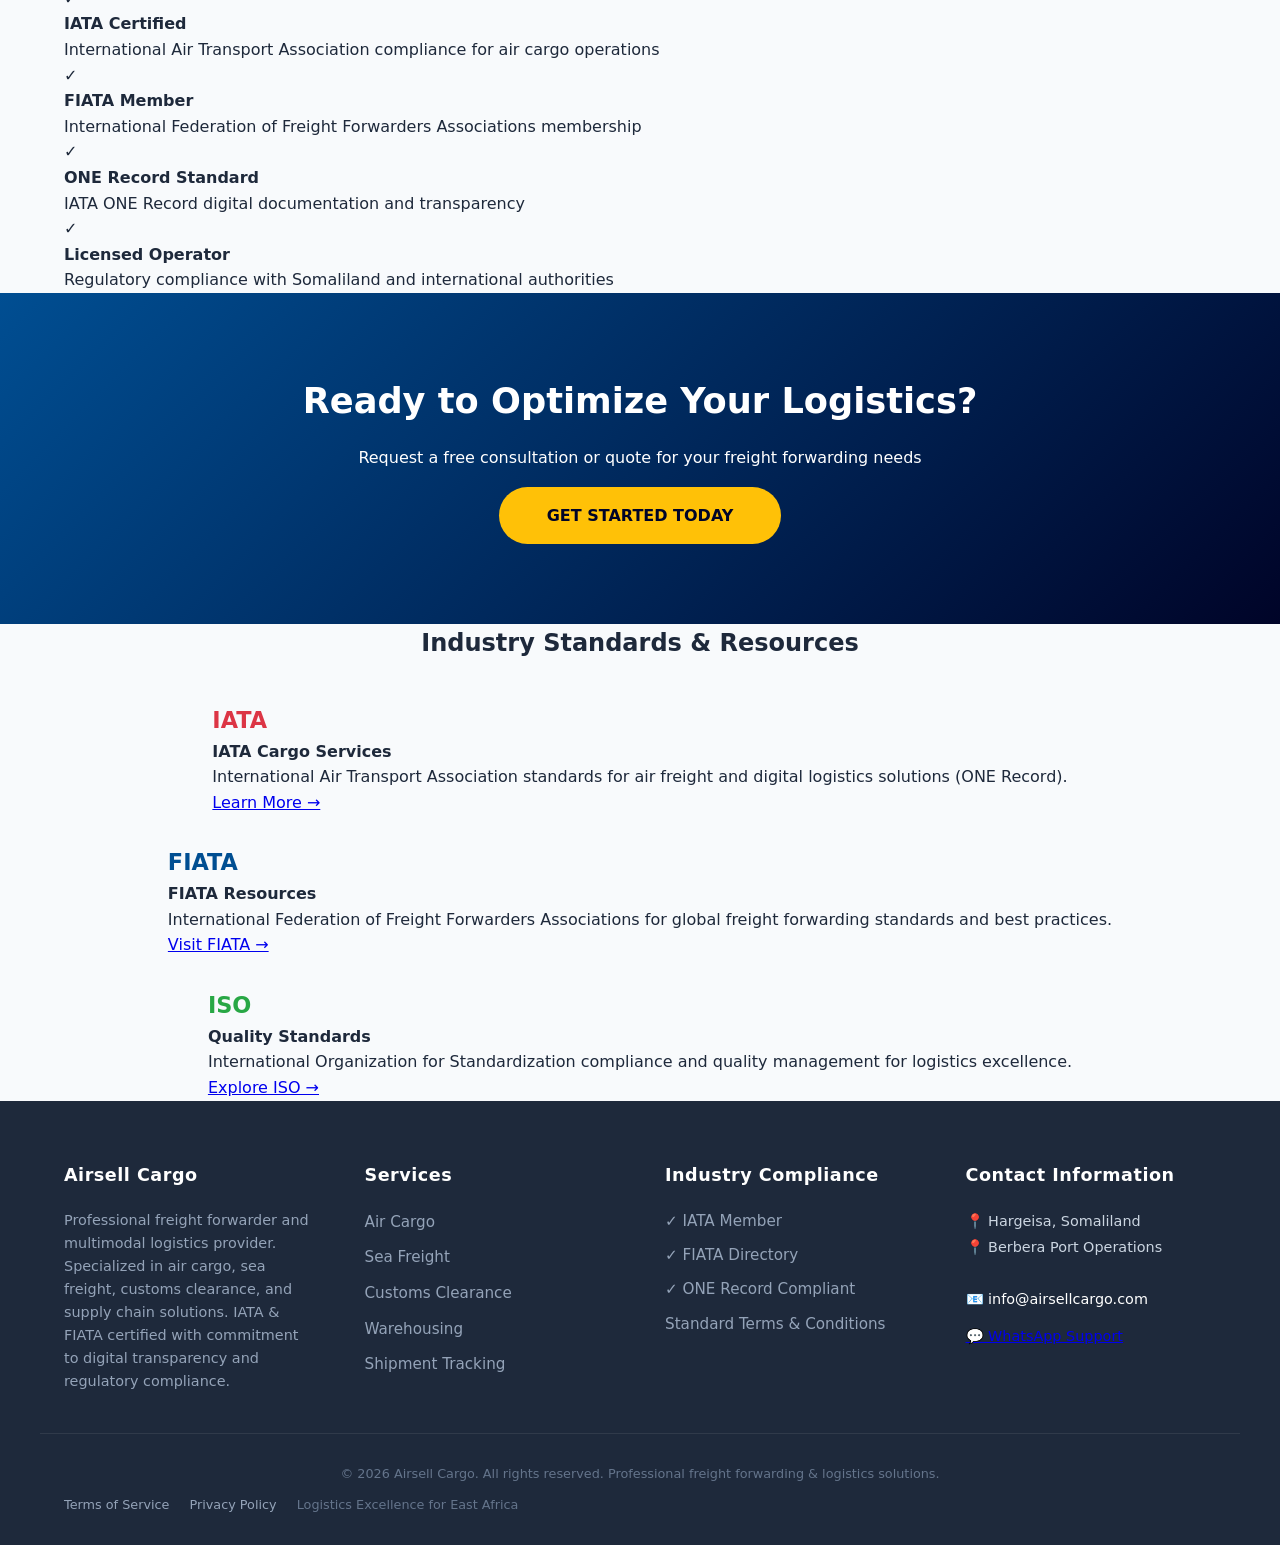
==== commit c70242c5: "Remove Kenya Airways from partners section - replace with industry standards resources" ====
--- a/index.html
+++ b/index.html
@@ -194,37 +194,37 @@
     </div>
 </section>
 
-<!-- Partners & Resources -->
+<!-- Industry Resources -->
 <section class="partners-section">
     <div class="container">
-        <h2 style="text-align: center; margin-bottom: 40px;">Recommended Logistics Resources</h2>
+        <h2 style="text-align: center; margin-bottom: 40px;">Industry Standards & Resources</h2>
         <div class="partners-grid">
             
             <div class="partner-card">
                 <div class="partner-logo">
-                    <img src="https://www.kenya-airways.com/Information/images/logo.png" alt="Kenya Airways" style="max-height: 50px;">
+                    <span style="color: #dc3545; font-weight: bold; font-size: 1.4rem;">IATA</span>
                 </div>
-                <h4>Kenya Airways Cargo</h4>
-                <p>Regional air cargo and passenger flight connectivity through our partner airline.</p>
-                <a href="https://www.kenya-airways.com/" target="_blank" class="partner-link">Learn More →</a>
+                <h4>IATA Cargo Services</h4>
+                <p>International Air Transport Association standards for air freight and digital logistics solutions (ONE Record).</p>
+                <a href="https://www.iata.org/cargo" target="_blank" class="partner-link">Learn More →</a>
             </div>
 
             <div class="partner-card">
                 <div class="partner-logo">
-                    <span style="color: #004e92; font-weight: bold;">FIATA</span>
+                    <span style="color: #004e92; font-weight: bold; font-size: 1.4rem;">FIATA</span>
                 </div>
                 <h4>FIATA Resources</h4>
-                <p>Access international freight forwarding standards and industry best practices.</p>
+                <p>International Federation of Freight Forwarders Associations for global freight forwarding standards and best practices.</p>
                 <a href="https://fiata.org/" target="_blank" class="partner-link">Visit FIATA →</a>
             </div>
 
             <div class="partner-card">
                 <div class="partner-logo">
-                    <span style="color: #dc3545; font-weight: bold;">IATA</span>
+                    <span style="color: #28a745; font-weight: bold; font-size: 1.4rem;">ISO</span>
                 </div>
-                <h4>IATA Cargo Services</h4>
-                <p>Standardized cargo documentation and digital logistics solutions.</p>
-                <a href="https://www.iata.org/cargo" target="_blank" class="partner-link">Explore IATA →</a>
+                <h4>Quality Standards</h4>
+                <p>International Organization for Standardization compliance and quality management for logistics excellence.</p>
+                <a href="https://www.iso.org/" target="_blank" class="partner-link">Explore ISO →</a>
             </div>
         </div>
     </div>
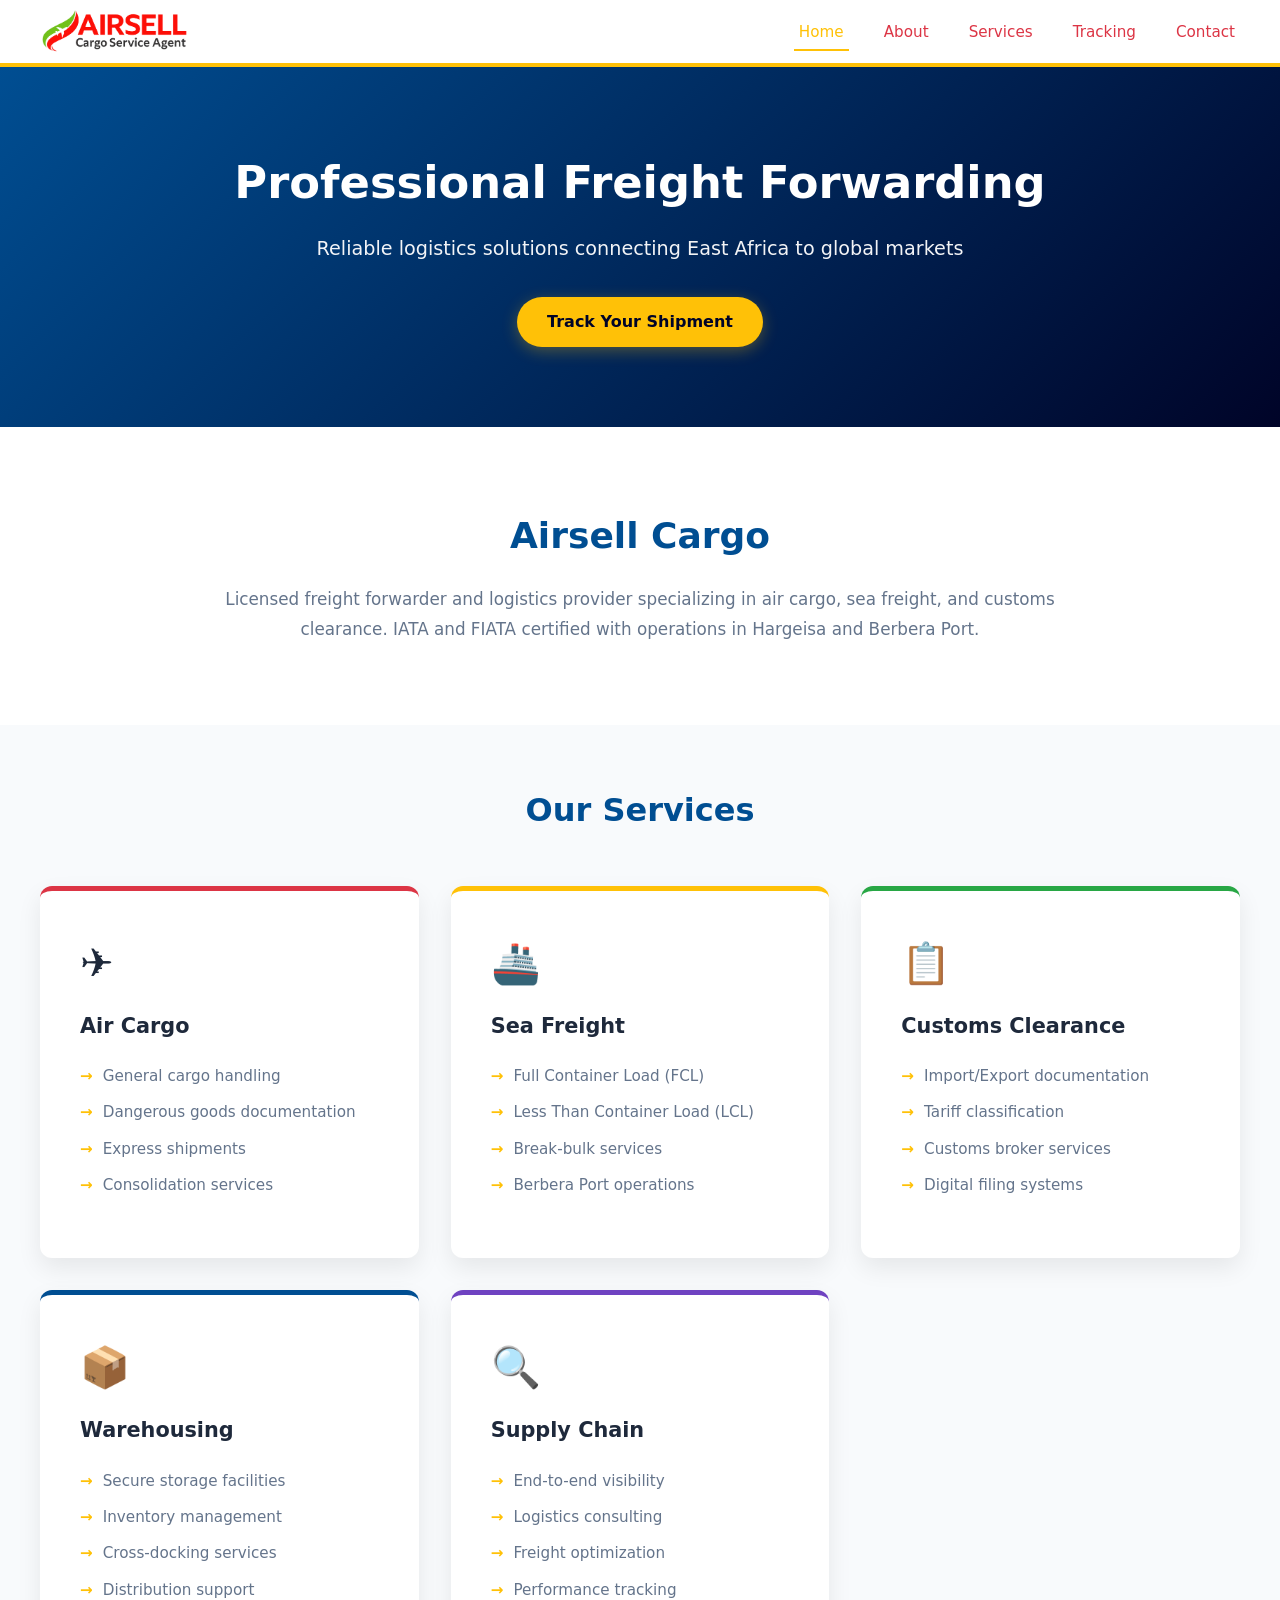
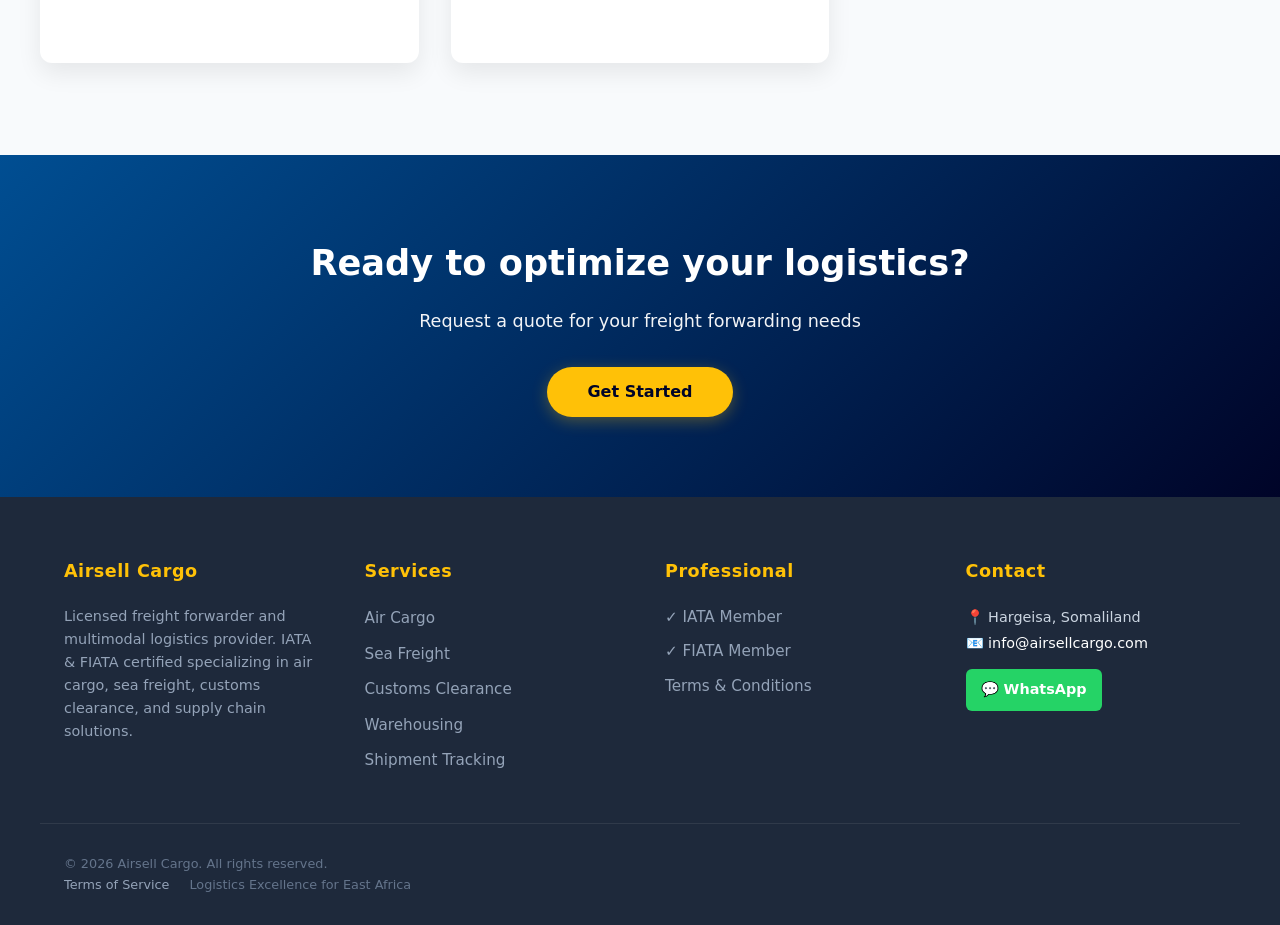
==== commit d6acfe55: "Streamline website content - remove industry resources section and special handling, make more conci" ====
--- a/index.html
+++ b/index.html
@@ -51,8 +51,8 @@
 <!-- Hero Section -->
 <section class="services-hero">
     <div class="container">
-        <h1>Professional Freight Forwarding & Logistics</h1>
-        <p>Full-service logistics solutions connecting East Africa to global markets with reliability and compliance</p>
+        <h1>Professional Freight Forwarding</h1>
+        <p>Reliable logistics solutions connecting East Africa to global markets</p>
         <a href="tracking.html" class="cta-btn">Track Your Shipment</a>
     </div>
 </section>
@@ -60,20 +60,17 @@
 <!-- Professional Introduction -->
 <section class="welcome-section">
     <div class="container">
-        <h2>About Airsell Cargo</h2>
+        <h2>Airsell Cargo</h2>
         <p>
-            <strong>Airsell Cargo</strong> is a professional, licensed freight forwarding and logistics company. 
-            We specialize in multimodal transportation including air cargo, sea freight, customs clearance, and supply chain management. 
-            Positioned strategically in Hargeisa with access to Hargeisa Airport and Berbera Port, we facilitate seamless 
-            trade connections across East Africa and beyond. With adherence to international standards (IATA, FIATA, IATA ONE Record), 
-            we deliver transparent, compliant, and efficient logistics solutions.
+            Licensed freight forwarder and logistics provider specializing in air cargo, sea freight, and customs clearance. 
+            IATA and FIATA certified with operations in Hargeisa and Berbera Port.
         </p>
     </div>
 </section>
 
 <!-- Core Services -->
 <main class="container services-section">
-    <h2 class="section-title">Our Freight Forwarding Services</h2>
+    <h2 class="section-title">Our Services</h2>
     <div class="services-grid">
         
         <div class="service-card red">
@@ -82,11 +79,9 @@
             <ul class="service-list">
                 <li>General cargo handling</li>
                 <li>Dangerous goods documentation</li>
-                <li>Express/Priority shipments</li>
+                <li>Express shipments</li>
                 <li>Consolidation services</li>
-                <li>Hargeisa Airport connectivity</li>
-            </ul>
-            <p>Fast, reliable air freight with end-to-end tracking and professional handling.</p>
+            </ul>
         </div>
 
         <div class="service-card yellow">
@@ -97,9 +92,7 @@
                 <li>Less Than Container Load (LCL)</li>
                 <li>Break-bulk services</li>
                 <li>Berbera Port operations</li>
-                <li>Regional consolidation</li>
-            </ul>
-            <p>Cost-effective maritime shipping with competitive rates and flexible schedules.</p>
+            </ul>
         </div>
 
         <div class="service-card green">
@@ -109,124 +102,40 @@
                 <li>Import/Export documentation</li>
                 <li>Tariff classification</li>
                 <li>Customs broker services</li>
-                <li>Compliance & regulatory support</li>
                 <li>Digital filing systems</li>
             </ul>
-            <p>Expert customs handling ensuring smooth clearance and regulatory compliance.</p>
         </div>
 
         <div class="service-card blue">
             <div class="service-icon">📦</div>
-            <h3>Warehousing & Storage</h3>
+            <h3>Warehousing</h3>
             <ul class="service-list">
                 <li>Secure storage facilities</li>
                 <li>Inventory management</li>
                 <li>Cross-docking services</li>
-                <li>Climate-controlled options</li>
                 <li>Distribution support</li>
             </ul>
-            <p>Strategic warehousing and distribution network for efficient supply chain management.</p>
         </div>
 
         <div class="service-card purple">
             <div class="service-icon">🔍</div>
-            <h3>Supply Chain Solutions</h3>
+            <h3>Supply Chain</h3>
             <ul class="service-list">
                 <li>End-to-end visibility</li>
                 <li>Logistics consulting</li>
-                <li>Freight rate optimization</li>
-                <li>Route planning</li>
-                <li>Performance analytics</li>
-            </ul>
-            <p>Comprehensive supply chain management to optimize your logistics operations.</p>
-        </div>
-
-        <div class="service-card orange">
-            <div class="service-icon">🎯</div>
-            <h3>Specialized Handling</h3>
-            <ul class="service-list">
-                <li>Livestock/perishables</li>
-                <li>Project cargo</li>
-                <li>Heavy lifts</li>
-                <li>Pharmaceutical goods</li>
-                <li>Agricultural products</li>
-            </ul>
-            <p>Expert handling of specialized cargo with industry-specific expertise.</p>
+                <li>Freight optimization</li>
+                <li>Performance tracking</li>
+            </ul>
         </div>
     </div>
 </main>
-
-<!-- Industry Standards & Compliance -->
-<section class="compliance-section">
-    <div class="container">
-        <h2>Professional Certifications & Standards</h2>
-        <div class="standards-grid">
-            <div class="standard-badge">
-                <div class="badge-icon">✓</div>
-                <h4>IATA Certified</h4>
-                <p>International Air Transport Association compliance for air cargo operations</p>
-            </div>
-            <div class="standard-badge">
-                <div class="badge-icon">✓</div>
-                <h4>FIATA Member</h4>
-                <p>International Federation of Freight Forwarders Associations membership</p>
-            </div>
-            <div class="standard-badge">
-                <div class="badge-icon">✓</div>
-                <h4>ONE Record Standard</h4>
-                <p>IATA ONE Record digital documentation and transparency</p>
-            </div>
-            <div class="standard-badge">
-                <div class="badge-icon">✓</div>
-                <h4>Licensed Operator</h4>
-                <p>Regulatory compliance with Somaliland and international authorities</p>
-            </div>
-        </div>
-    </div>
-</section>
 
 <!-- Call to Action -->
 <section class="cta">
     <div class="container">
-        <h2>Ready to Optimize Your Logistics?</h2>
-        <p>Request a free consultation or quote for your freight forwarding needs</p>
-        <a href="contact.html" class="btn-primary">Get Started Today</a>
-    </div>
-</section>
-
-<!-- Industry Resources -->
-<section class="partners-section">
-    <div class="container">
-        <h2 style="text-align: center; margin-bottom: 40px;">Industry Standards & Resources</h2>
-        <div class="partners-grid">
-            
-            <div class="partner-card">
-                <div class="partner-logo">
-                    <span style="color: #dc3545; font-weight: bold; font-size: 1.4rem;">IATA</span>
-                </div>
-                <h4>IATA Cargo Services</h4>
-                <p>International Air Transport Association standards for air freight and digital logistics solutions (ONE Record).</p>
-                <a href="https://www.iata.org/cargo" target="_blank" class="partner-link">Learn More →</a>
-            </div>
-
-            <div class="partner-card">
-                <div class="partner-logo">
-                    <span style="color: #004e92; font-weight: bold; font-size: 1.4rem;">FIATA</span>
-                </div>
-                <h4>FIATA Resources</h4>
-                <p>International Federation of Freight Forwarders Associations for global freight forwarding standards and best practices.</p>
-                <a href="https://fiata.org/" target="_blank" class="partner-link">Visit FIATA →</a>
-            </div>
-
-            <div class="partner-card">
-                <div class="partner-logo">
-                    <span style="color: #28a745; font-weight: bold; font-size: 1.4rem;">ISO</span>
-                </div>
-                <h4>Quality Standards</h4>
-                <p>International Organization for Standardization compliance and quality management for logistics excellence.</p>
-                <a href="https://www.iso.org/" target="_blank" class="partner-link">Explore ISO →</a>
-            </div>
-        </div>
+        <h2>Ready to optimize your logistics?</h2>
+        <p>Request a quote for your freight forwarding needs</p>
+        <a href="contact.html" class="btn-primary">Get Started</a>
     </div>
 </section>
 
@@ -237,9 +146,8 @@
         <div class="footer-column">
             <h4>Airsell Cargo</h4>
             <p style="font-size: 0.9rem; color: #94a3b8; line-height: 1.6;">
-                Professional freight forwarder and multimodal logistics provider. 
-                Specialized in air cargo, sea freight, customs clearance, and supply chain solutions. 
-                IATA & FIATA certified with commitment to digital transparency and regulatory compliance.
+                Licensed freight forwarder and multimodal logistics provider. 
+                IATA & FIATA certified specializing in air cargo, sea freight, customs clearance, and supply chain solutions.
             </p>
         </div>
 
@@ -255,9 +163,9 @@
             </ul>
         </div>
 
-        <!-- Column 3: Industry Verification -->
-        <div class="footer-column">
-            <h4>Industry Compliance</h4>
+        <!-- Column 3: Industry Compliance -->
+        <div class="footer-column">
+            <h4>Professional</h4>
             <ul class="footer-links" style="font-size: 0.85rem;">
                 <li>
                     <a href="https://www.iata.org/" target="_blank" rel="noopener">
@@ -265,30 +173,26 @@
                     </a>
                 </li>
                 <li>
-                    <a href="https://fiata.org/directory/so/" target="_blank" rel="noopener">
-                        ✓ FIATA Directory
+                    <a href="https://fiata.org/" target="_blank" rel="noopener">
+                        ✓ FIATA Member
                     </a>
                 </li>
                 <li>
-                    <a href="https://www.iata.org/en/programs/cargo/e/one-record/" target="_blank" rel="noopener">
-                        ✓ ONE Record Compliant
-                    </a>
+                    <a href="terms.html">Terms & Conditions</a>
                 </li>
-                <li><a href="terms.html">Standard Terms & Conditions</a></li>
             </ul>
         </div>
 
         <!-- Column 4: Contact -->
         <div class="footer-column">
-            <h4>Contact Information</h4>
+            <h4>Contact</h4>
             <div style="font-size: 0.9rem; color: #cbd5e1; line-height: 1.8;">
                 📍 Hargeisa, Somaliland<br>
-                📍 Berbera Port Operations<br><br>
                 📧 <a href="mailto:info@airsellcargo.com" style="color: white; text-decoration: none;">info@airsellcargo.com</a><br>
                 
                 <div style="margin-top: 12px;">
                     <a href="https://wa.me/252634823310" target="_blank" class="whatsapp-btn">
-                        💬 WhatsApp Support
+                        💬 WhatsApp
                     </a>
                 </div>
             </div>
@@ -298,10 +202,9 @@
     <!-- Legal & Footer Bottom -->
     <div class="footer-bottom">
         <div class="container" style="border-top: 1px solid rgba(255,255,255,0.08); margin-top: 40px; padding-top: 30px;">
-            <p style="color: #64748b; font-size: 0.8rem; margin-bottom: 10px;">&copy; 2026 Airsell Cargo. All rights reserved. Professional freight forwarding & logistics solutions.</p>
+            <p style="color: #64748b; font-size: 0.8rem;">&copy; 2026 Airsell Cargo. All rights reserved.</p>
             <div style="font-size: 0.8rem; display: flex; gap: 20px; flex-wrap: wrap;">
                 <a href="terms.html" style="color: #94a3b8; text-decoration: none;">Terms of Service</a>
-                <a href="privacy.html" style="color: #94a3b8; text-decoration: none;">Privacy Policy</a>
                 <span style="color: #64748b;">Logistics Excellence for East Africa</span>
             </div>
         </div>
--- a/style.css
+++ b/style.css
@@ -14,6 +14,8 @@
     --brand-red: #dc3545;
     --brand-yellow: #ffc107;
     --brand-green: #28a745;
+    --brand-purple: #6f42c1;
+    --brand-orange: #fd7e14;
     --primary-dark: #1e293b;
     
     /* Neutral Palette */
@@ -52,7 +54,7 @@
    2. HEADER & NAVIGATION
    ========================================= */
 header {
-   background: var(--white);
+    background: var(--white);
     top: 0;
     z-index: 1000;
     border-bottom: 4px solid var(--brand-yellow);
@@ -63,7 +65,7 @@
     display: flex;
     justify-content: space-between;
     align-items: center;
-    padding: 6px 0; /* Concise header height */
+    padding: 10px 0;
 }
 
 .logo img {
@@ -72,17 +74,17 @@
 }
 
 .logo img:hover {
-    transform: scale(1.03); /* Subtle interactive feel */
+    transform: scale(1.03);
 }
 
 .nav-links {
     display: flex;
     list-style: none;
-    gap: 30px; /* Professional spacing */
+    gap: 30px;
 }
 
 .nav-links a {
-    color: var(--red);
+    color: var(--brand-red);
     text-decoration: none;
     font-weight: 500;
     font-size: 0.95rem;
@@ -95,7 +97,6 @@
     color: var(--brand-yellow);
 }
 
-/* Professional Active State */
 .nav-links a.active {
     color: var(--brand-yellow);
 }
@@ -111,15 +112,48 @@
 }
 
 /* =========================================
-   3. COMPONENTS (Hero & Cards)
+   3. HERO SECTION
    ========================================= */
 .services-hero {
-    background: var(--primary-dark);
+    background: linear-gradient(135deg, var(--brand-blue-light), var(--brand-blue-dark));
     padding-block: 5rem;
     color: var(--white);
     text-align: center;
 }
 
+.services-hero h1 {
+    font-size: 2.8rem;
+    margin-bottom: 1rem;
+    font-weight: 800;
+}
+
+.services-hero p {
+    font-size: 1.2rem;
+    max-width: 700px;
+    margin: 0 auto 2rem;
+    opacity: 0.95;
+}
+
+.cta-btn {
+    display: inline-block;
+    background: var(--brand-yellow);
+    color: var(--brand-blue-dark);
+    padding: 12px 30px;
+    border-radius: 50px;
+    text-decoration: none;
+    font-weight: 700;
+    transition: all var(--transition);
+    box-shadow: 0 4px 15px rgba(255, 193, 7, 0.3);
+}
+
+.cta-btn:hover {
+    transform: translateY(-2px);
+    box-shadow: 0 6px 20px rgba(255, 193, 7, 0.4);
+}
+
+/* =========================================
+   4. WELCOME & INFO SECTION
+   ========================================= */
 .welcome-section {
     padding: 80px 0;
     background: var(--white);
@@ -127,23 +161,40 @@
 }
 
 .welcome-section h2 {
-    color: var(--brand-green);
+    color: var(--brand-blue-light);
     margin-bottom: 20px;
     font-size: 2.25rem;
+    font-weight: 700;
 }
 
 .welcome-section p {
-    font-size: 1.15rem;
-    max-width: 800px;
+    font-size: 1.05rem;
+    max-width: 900px;
     margin: 0 auto;
     color: var(--text-muted);
+    line-height: 1.8;
+}
+
+/* =========================================
+   5. SERVICES SECTION & CARDS
+   ========================================= */
+.services-section {
+    padding: 60px 0;
+}
+
+.section-title {
+    text-align: center;
+    color: var(--brand-blue-light);
+    font-size: 2rem;
+    margin-bottom: 50px;
+    font-weight: 700;
 }
 
 .services-grid {
     display: grid;
-    grid-template-columns: repeat(auto-fit, minmax(18rem, 1fr));
+    grid-template-columns: repeat(auto-fit, minmax(20rem, 1fr));
     gap: 2rem;
-    padding-bottom: 4rem;
+    padding-bottom: 2rem;
 }
 
 .service-card {
@@ -153,6 +204,8 @@
     box-shadow: var(--card-shadow);
     transition: all var(--transition);
     border-top: 5px solid transparent;
+    display: flex;
+    flex-direction: column;
 }
 
 .service-card:hover {
@@ -160,56 +213,110 @@
     box-shadow: 0 15px 35px rgba(0,0,0,0.12);
 }
 
-.service-card.red    { border-top-color: var(--brand-red); }
+.service-icon {
+    font-size: 2.5rem;
+    margin-bottom: 15px;
+}
+
+.service-card h3 {
+    color: var(--text-main);
+    margin-bottom: 15px;
+    font-size: 1.3rem;
+    font-weight: 700;
+}
+
+.service-list {
+    list-style: none;
+    margin-bottom: 15px;
+    flex-grow: 1;
+}
+
+.service-list li {
+    padding: 6px 0;
+    color: var(--text-muted);
+    font-size: 0.95rem;
+    display: flex;
+    align-items: center;
+}
+
+.service-list li::before {
+    content: '→';
+    color: var(--brand-yellow);
+    font-weight: bold;
+    margin-right: 10px;
+}
+
+.service-card p {
+    color: var(--text-muted);
+    font-size: 0.95rem;
+    line-height: 1.6;
+}
+
+/* Service Card Colors */
+.service-card.red { border-top-color: var(--brand-red); }
 .service-card.yellow { border-top-color: var(--brand-yellow); }
-.service-card.green  { border-top-color: var(--brand-green); }
-
-/* =========================================
-   4. CONTACT & FORMS
-   ========================================= */
-.contact-section {
-    padding: 80px 0;
-}
-
-.contact-wrapper {
-    display: flex;
-    gap: 40px;
-}
-
-.contact-form-container, .contact-info-container {
-    flex: 1;
+.service-card.green { border-top-color: var(--brand-green); }
+.service-card.blue { border-top-color: var(--brand-blue-light); }
+.service-card.purple { border-top-color: var(--brand-purple); }
+.service-card.orange { border-top-color: var(--brand-orange); }
+
+/* =========================================
+   6. COMPLIANCE & STANDARDS SECTION
+   ========================================= */
+.compliance-section {
+    background: var(--light-bg);
+    padding: 60px 0;
+}
+
+.compliance-section h2 {
+    text-align: center;
+    color: var(--brand-blue-light);
+    font-size: 2rem;
+    margin-bottom: 50px;
+    font-weight: 700;
+}
+
+.standards-grid {
+    display: grid;
+    grid-template-columns: repeat(auto-fit, minmax(14rem, 1fr));
+    gap: 2rem;
+}
+
+.standard-badge {
     background: var(--white);
-    padding: 40px;
+    padding: 2rem;
     border-radius: var(--radius);
+    text-align: center;
     box-shadow: var(--card-shadow);
-}
-
-input, textarea {
-    width: 100%;
-    padding: 0.8rem;
-    margin-bottom: 1rem;
-    border: 1px solid #e2e8f0;
-    border-radius: 8px;
-    font-family: inherit;
-}
-
-.btn-primary {
-    background: var(--brand-green);
-    color: white;
-    padding: 0.8rem 2rem;
-    border: none;
-    border-radius: 8px;
-    font-weight: 700;
-    cursor: pointer;
-    transition: opacity var(--transition);
-}
-
-.btn-primary:hover {
-    opacity: 0.9;
-}
-
-/* =========================================
-   5. CALL TO ACTION (CTA)
+    transition: all var(--transition);
+}
+
+.standard-badge:hover {
+    transform: translateY(-5px);
+    box-shadow: 0 12px 30px rgba(0,0,0,0.1);
+}
+
+.badge-icon {
+    font-size: 2rem;
+    color: var(--brand-green);
+    margin-bottom: 10px;
+    font-weight: bold;
+}
+
+.standard-badge h4 {
+    color: var(--brand-blue-light);
+    margin-bottom: 10px;
+    font-size: 1.1rem;
+}
+
+.standard-badge p {
+    color: var(--text-muted);
+    font-size: 0.9rem;
+    line-height: 1.6;
+}
+
+/* =========================================
+   7. CALL TO ACTION
    ========================================= */
 .cta {
     background: linear-gradient(135deg, var(--brand-blue-light), var(--brand-blue-dark));
@@ -218,27 +325,43 @@
     text-align: center;
 }
 
-.cta h2 { font-size: 2.2rem; margin-bottom: 1rem; }
+.cta h2 {
+    font-size: 2.2rem;
+    margin-bottom: 1rem;
+    font-weight: 800;
+}
+
+.cta p {
+    font-size: 1.1rem;
+    margin-bottom: 2rem;
+    opacity: 0.95;
+}
 
 .cta .btn-primary {
     display: inline-block;
     background: var(--brand-yellow);
     color: var(--brand-blue-dark);
     border-radius: 50px;
-    padding: 1rem 3rem;
-    text-transform: uppercase;
+    padding: 12px 40px;
+    text-decoration: none;
     font-weight: 800;
-    margin-top: 1rem;
-    text-decoration: none;
-}
-
-/* =========================================
-   6. FOOTER (Concise & Clean)
+    font-size: 1rem;
+    transition: all var(--transition);
+    box-shadow: 0 4px 15px rgba(255, 193, 7, 0.3);
+}
+
+.cta .btn-primary:hover {
+    transform: translateY(-2px);
+    box-shadow: 0 6px 20px rgba(255, 193, 7, 0.4);
+}
+
+/* =========================================
+   8. FOOTER
    ========================================= */
 footer {
     background: var(--primary-dark);
     color: var(--white);
-    padding: 60px 0 30px; /* Concise height */
+    padding: 60px 0 30px;
 }
 
 .footer-row {
@@ -248,18 +371,25 @@
     margin-bottom: 40px;
 }
 
-.footer-column { flex: 1; }
+.footer-column {
+    flex: 1;
+}
 
 .footer-column h4 {
-    color: var(--white);
+    color: var(--brand-yellow);
     margin-bottom: 20px;
     font-size: 1.1rem;
     letter-spacing: 0.5px;
-}
-
-.footer-links { list-style: none; }
-
-.footer-links li { margin-bottom: 10px; }
+    font-weight: 700;
+}
+
+.footer-links {
+    list-style: none;
+}
+
+.footer-links li {
+    margin-bottom: 10px;
+}
 
 .footer-links a {
     color: #94a3b8;
@@ -268,48 +398,125 @@
     transition: color var(--transition);
 }
 
-.footer-links a:hover { color: var(--brand-yellow); }
-
-.footer-divider {
-    border: 0;
-    border-top: 1px solid rgba(255,255,255,0.08);
-    margin-bottom: 25px;
+.footer-links a:hover {
+    color: var(--brand-yellow);
+}
+
+.whatsapp-btn {
+    display: inline-flex;
+    align-items: center;
+    gap: 8px;
+    background: #25D366;
+    color: white;
+    padding: 8px 15px;
+    border-radius: 6px;
+    text-decoration: none;
+    font-weight: 600;
+    font-size: 0.9rem;
+    transition: all var(--transition);
+}
+
+.whatsapp-btn:hover {
+    background: #20ba5a;
+    transform: translateY(-2px);
 }
 
 .footer-bottom {
-    text-align: center;
-    font-size: 0.85rem;
-    color: #64748b;
-}
-
-/* =========================================
-   7. RESPONSIVENESS
+    text-align: left;
+}
+
+/* =========================================
+   9. RESPONSIVENESS
    ========================================= */
 @media (max-width: 992px) {
-    .contact-wrapper { flex-direction: column; }
-    .footer-row { flex-wrap: wrap; }
+    .footer-row {
+        flex-wrap: wrap;
+        gap: 30px;
+    }
+    
+    .footer-column {
+        flex: 0 1 calc(50% - 15px);
+    }
+    
+    .services-hero h1 {
+        font-size: 2rem;
+    }
 }
 
 @media (max-width: 768px) {
-    .header-flex { flex-direction: column; gap: 1rem; }
-    .nav-links { gap: 15px; flex-wrap: wrap; justify-content: center; }
-    .footer-row { flex-direction: column; text-align: center; gap: 30px; }
-    .welcome-section h2 { font-size: 1.8rem; }
-}
-html {
-  scroll-behavior: smooth;
-}
-/* --- Strategic Partners Section --- */
-.partners-grid {
-    display: flex;
-    justify-content: center;
-    gap: 30px;
-    flex-wrap: wrap;
-    margin-top: 20px;
-}
-
-.partner-card:hover {
-    transform: translateY(-5px);
-    transition: 0.3s ease;
-    box-shadow: 0 10px 15px -3px rgba(0,0,0,0.1) !important;
-}
+    .header-flex {
+        flex-direction: column;
+        gap: 1rem;
+        padding: 15px 0;
+    }
+    
+    .nav-links {
+        gap: 15px;
+        flex-wrap: wrap;
+        justify-content: center;
+        font-size: 0.85rem;
+    }
+    
+    .footer-row {
+        flex-direction: column;
+        text-align: center;
+        gap: 30px;
+    }
+    
+    .footer-column {
+        flex: 1;
+    }
+    
+    .welcome-section h2 {
+        font-size: 1.8rem;
+    }
+    
+    .services-hero h1 {
+        font-size: 1.6rem;
+    }
+    
+    .services-hero p {
+        font-size: 1rem;
+    }
+    
+    .section-title {
+        font-size: 1.6rem;
+    }
+    
+    .services-grid {
+        grid-template-columns: 1fr;
+        gap: 1.5rem;
+    }
+    
+    .standards-grid {
+        grid-template-columns: 1fr;
+    }
+}
+
+@media (max-width: 480px) {
+    .container {
+        padding-inline: 1rem;
+    }
+    
+    .services-hero {
+        padding-block: 2rem;
+    }
+    
+    .services-hero h1 {
+        font-size: 1.4rem;
+    }
+    
+    .nav-links {
+        gap: 10px;
+        font-size: 0.8rem;
+    }
+    
+    .section-title {
+        font-size: 1.4rem;
+        margin-bottom: 30px;
+    }
+    
+    .cta h2 {
+        font-size: 1.6rem;
+    }
+}
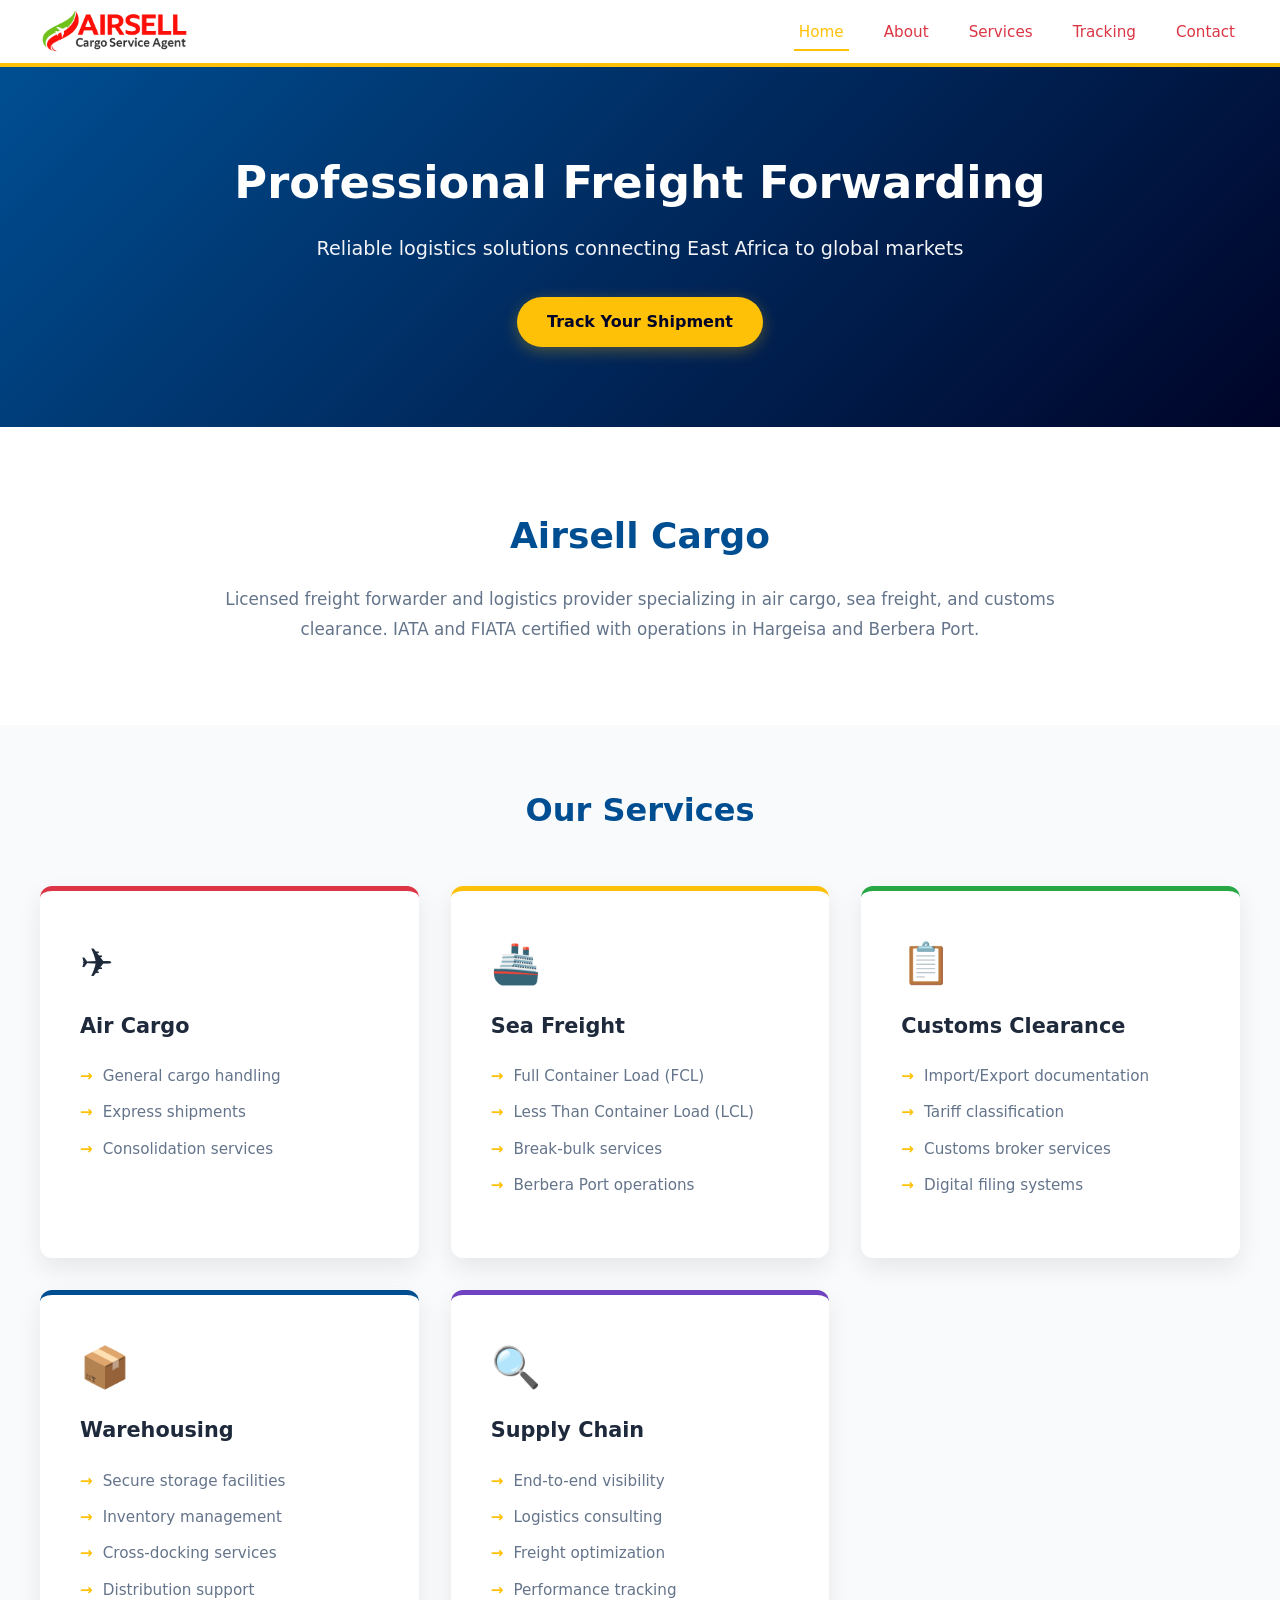
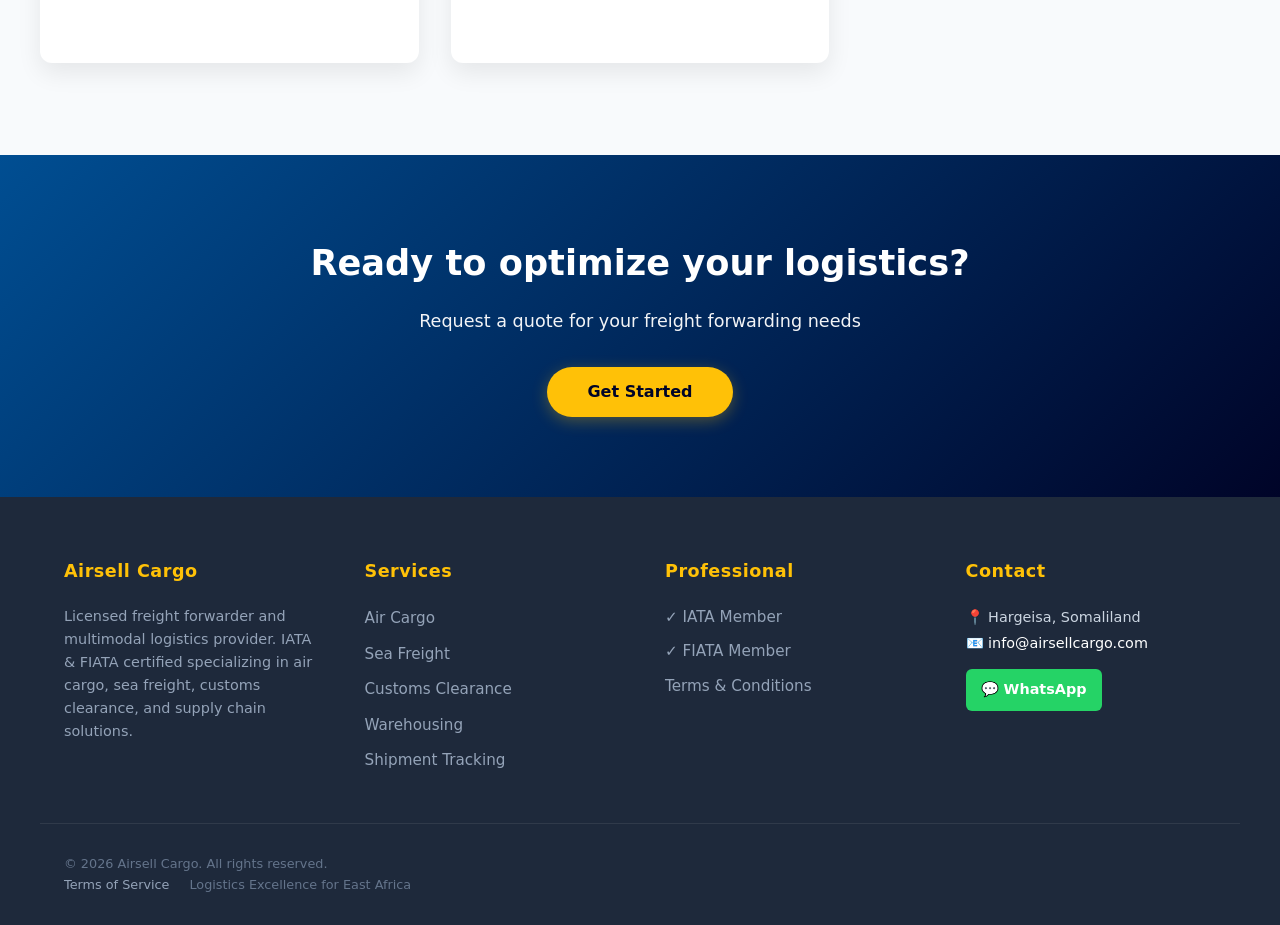
==== commit f53d1dff: "Update index.html" ====
--- a/index.html
+++ b/index.html
@@ -78,7 +78,6 @@
             <h3>Air Cargo</h3>
             <ul class="service-list">
                 <li>General cargo handling</li>
-                <li>Dangerous goods documentation</li>
                 <li>Express shipments</li>
                 <li>Consolidation services</li>
             </ul>
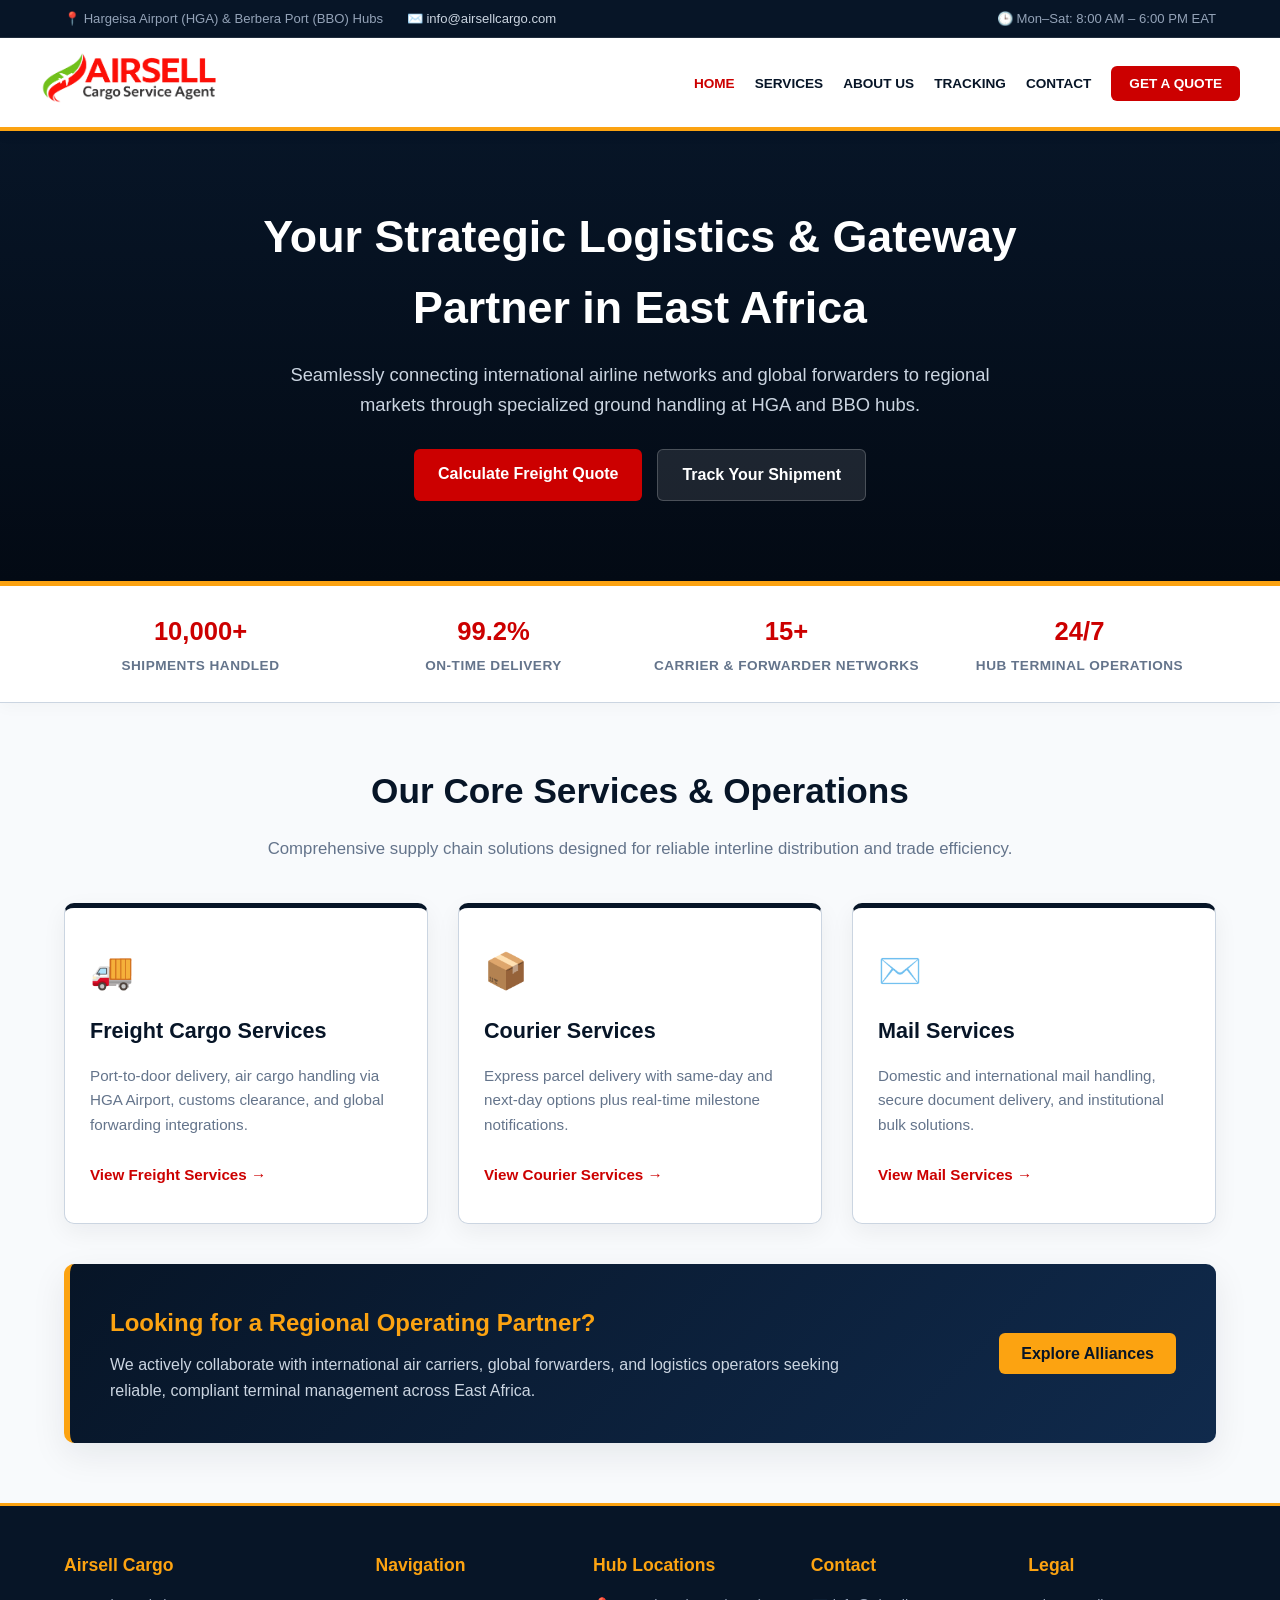
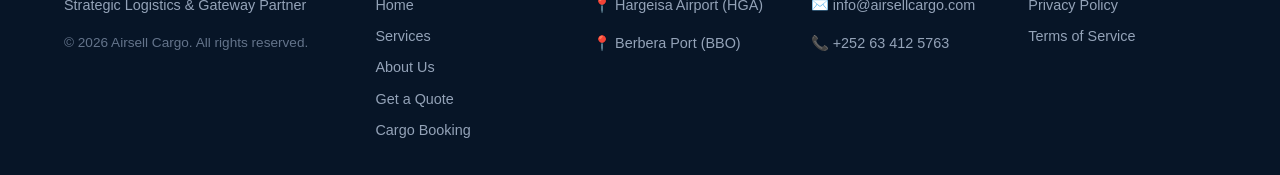
==== commit b4eadbd8: "update" ====
--- a/index.html
+++ b/index.html
@@ -1,226 +1,537 @@
 <!DOCTYPE html>
 <html lang="en">
 <head>
-    <meta charset="UTF-8">
-    <meta http-equiv="X-UA-Compatible" content="IE=edge"> 
-    <meta name="viewport" content="width=device-width, initial-scale=1.0"> 
-    
-    <title>Airsell Cargo | Professional Freight Forwarding & Logistics Services</title>
-    <meta name="description" content="Airsell Cargo: Licensed freight forwarder specializing in air cargo, sea freight, customs clearance, and supply chain solutions. IATA & FIATA certified. Serving Hargeisa, Berbera, and East Africa.">
-
-    <!-- Primary Stylesheet -->
-    <link rel="stylesheet" href="style.css">
-    <meta name="theme-color" content="#1e293b">
-
-    <link rel="preconnect" href="https://fonts.googleapis.com">
-    <link rel="preconnect" href="https://fonts.gstatic.com" crossorigin>
+  <meta charset="UTF-8">
+  <meta http-equiv="X-UA-Compatible" content="IE=edge">
+  <meta name="viewport" content="width=device-width, initial-scale=1.0, maximum-scale=5.0">
+  <title>Airsell Cargo | Strategic Logistics & Gateway Partner</title>
+  <meta name="description" content="Your trusted regional operating extension, connecting international airline networks and global forwarders to East African markets through HGA and BBO hubs.">
+  
+  <style>  
+    :root {
+      --brand-red: #cc0000;
+      --brand-yellow: #fca311;
+      --primary-dark: #071527;
+      --text-dark: #0f172a;
+      --text-gray: #64748b;
+      --bg-light: #f8fafc;
+      --card-shadow: 0 12px 35px rgba(7, 21, 39, 0.08);
+      --border-color: #cbd5e1;
+    }
+    
+    * { box-sizing: border-box; }
+
+    body { 
+      font-family: 'Segoe UI', Roboto, Arial, sans-serif; 
+      margin: 0; 
+      background: var(--bg-light); 
+      color: var(--text-dark); 
+      line-height: 1.6; 
+    }
+    
+    .container { 
+      max-width: 1200px; 
+      margin: auto; 
+      padding: 0 24px; 
+    }
+    
+    /* Top Bar */
+    .top-bar {
+      background: var(--primary-dark);
+      color: #94a3b8;
+      font-size: 0.82rem;
+      padding: 8px 0;
+      border-bottom: 1px solid rgba(255, 255, 255, 0.1);
+    }
+
+    .top-bar-flex {
+      display: flex;
+      justify-content: space-between;
+      align-items: center;
+    }
+
+    .top-bar-info span { margin-right: 20px; }
+    .top-bar-info a { color: #cbd5e1; text-decoration: none; }
+    .top-bar-info a:hover { color: var(--brand-yellow); }
+
+    /* Header Navigation */
+    header { 
+      background: #ffffff; 
+      border-bottom: 4px solid var(--brand-yellow); 
+      box-shadow: 0 4px 12px rgba(0,0,0,0.05); 
+      position: sticky;
+      top: 0;
+      z-index: 1000;
+    }
+    
+    .header-flex { 
+      display: flex; 
+      justify-content: space-between; 
+      align-items: center; 
+      padding: 15px 0;
+    }
+    
+    .nav-links { 
+      list-style: none; 
+      display: flex; 
+      align-items: center;
+      gap: 20px; 
+      margin: 0; 
+      padding: 0;
+    }
+    
+    .nav-links a { 
+      text-decoration: none; 
+      color: var(--primary-dark); 
+      font-weight: 600; 
+      text-transform: uppercase; 
+      font-size: 0.85rem; 
+      transition: color 0.3s ease; 
+    }
+    
+    .nav-links a.active, .nav-links a:hover { 
+      color: var(--brand-red); 
+    }
+
+    .btn-nav-cta {
+      background: var(--brand-red);
+      color: #ffffff !important;
+      padding: 10px 18px;
+      border-radius: 6px;
+      font-weight: 700 !important;
+    }
+
+    .btn-nav-cta:hover {
+      background: var(--primary-dark);
+    }
+    
+    /* Hero Section */
+    .hero-banner { 
+      text-align: center; 
+      padding: 70px 20px 80px; 
+      background: linear-gradient(180deg, var(--primary-dark) 0%, #030a14 100%);
+      color: #ffffff;
+      border-bottom: 5px solid var(--brand-yellow); 
+    }
+    
+    .hero-banner h1 { 
+      font-size: 2.8rem; 
+      margin: 0 0 16px; 
+      font-weight: 800; 
+      color: #ffffff; 
+      max-width: 900px;
+      margin-left: auto;
+      margin-right: auto;
+    } 
+
+    .hero-banner p {
+      max-width: 700px;
+      margin: 0 auto 30px;
+      color: #cbd5e1;
+      font-size: 1.15rem;
+    }
+
+    .hero-btns {
+      display: flex;
+      justify-content: center;
+      gap: 15px;
+    }
+
+    .btn-primary {
+      background: var(--brand-red);
+      color: #ffffff;
+      padding: 12px 24px;
+      border-radius: 6px;
+      text-decoration: none;
+      font-weight: 700;
+      transition: background 0.2s;
+    }
+
+    .btn-primary:hover {
+      background: #a30000;
+    }
+
+    .btn-secondary {
+      background: rgba(255, 255, 255, 0.1);
+      color: #ffffff;
+      padding: 12px 24px;
+      border-radius: 6px;
+      text-decoration: none;
+      font-weight: 700;
+      border: 1px solid rgba(255, 255, 255, 0.2);
+      transition: background 0.2s;
+    }
+
+    .btn-secondary:hover {
+      background: rgba(255, 255, 255, 0.2);
+    }
+
+    /* Trust Metrics Strip */
+    .metrics-strip {
+      background: #ffffff;
+      border-bottom: 1px solid var(--border-color);
+      padding: 25px 0;
+      box-shadow: 0 4px 15px rgba(0,0,0,0.03);
+    }
+
+    .metrics-grid {
+      display: grid;
+      grid-template-columns: repeat(4, 1fr);
+      gap: 20px;
+      text-align: center;
+    }
+
+    .metric-item strong {
+      display: block;
+      font-size: 1.6rem;
+      color: var(--brand-red);
+      font-weight: 800;
+    }
+
+    .metric-item span {
+      font-size: 0.85rem;
+      color: var(--text-gray);
+      text-transform: uppercase;
+      letter-spacing: 0.5px;
+      font-weight: 600;
+    }
+
+    /* Services & Partnership Section */
+    .services-wrapper {
+      max-width: 1200px;
+      margin: 60px auto;
+      padding: 0 24px;
+    }
+
+    .section-title {
+      text-align: center;
+      margin-bottom: 40px;
+    }
+
+    .section-title h2 {
+      font-size: 2.2rem;
+      color: var(--primary-dark);
+      margin-bottom: 10px;
+    }
+
+    .section-title p {
+      color: var(--text-gray);
+      font-size: 1.05rem;
+    }
+
+    .services-grid {
+      display: grid;
+      grid-template-columns: repeat(3, 1fr);
+      gap: 30px;
+      margin-bottom: 40px;
+    }
+
+    .service-card {
+      background: #ffffff;
+      color: var(--text-dark);
+      padding: 35px 25px;
+      border-radius: 10px;
+      box-shadow: 0 8px 25px rgba(7, 21, 39, 0.06);
+      border-top: 5px solid var(--primary-dark);
+      border-left: 1px solid var(--border-color);
+      border-right: 1px solid var(--border-color);
+      border-bottom: 1px solid var(--border-color);
+      display: flex;
+      flex-direction: column;
+      justify-content: space-between;
+      transition: transform 0.2s ease;
+    }
+
+    .service-card:hover {
+      transform: translateY(-4px);
+    }
+
+    .service-card .icon {
+      font-size: 2.2rem;
+      margin-bottom: 15px;
+    }
+
+    .service-card h2 {
+      color: var(--primary-dark);
+      margin-top: 0;
+      margin-bottom: 15px;
+      font-size: 1.35rem;
+    }
+
+    .service-card p {
+      color: var(--text-gray);
+      font-size: 0.95rem;
+      line-height: 1.6;
+      margin-bottom: 25px;
+    }
+
+    .service-link {
+      display: inline-block;
+      color: var(--brand-red);
+      text-decoration: none;
+      font-weight: 700;
+      font-size: 0.95rem;
+      transition: color 0.2s;
+    }
+
+    .service-link:hover {
+      color: var(--primary-dark);
+    }
+
+    /* Strategic Partnership Spotlight Banner */
+    .partnership-spotlight {
+      background: linear-gradient(135deg, var(--primary-dark) 0%, #102a4c 100%);
+      color: #ffffff;
+      padding: 40px;
+      border-radius: 10px;
+      border-left: 6px solid var(--brand-yellow);
+      display: flex;
+      justify-content: space-between;
+      align-items: center;
+      gap: 20px;
+      box-shadow: var(--card-shadow);
+    }
+
+    .partnership-spotlight h3 {
+      color: var(--brand-yellow);
+      margin-top: 0;
+      margin-bottom: 10px;
+      font-size: 1.5rem;
+    }
+
+    .partnership-spotlight p {
+      color: #cbd5e1;
+      margin: 0;
+      font-size: 1rem;
+      max-width: 750px;
+    }
+
+    .btn-partnership {
+      background: var(--brand-yellow);
+      color: var(--primary-dark);
+      padding: 12px 22px;
+      border-radius: 6px;
+      text-decoration: none;
+      font-weight: 800;
+      white-space: nowrap;
+      transition: background 0.2s;
+    }
+
+    .btn-partnership:hover {
+      background: #e08e0b;
+    }
+
+    /* Footer */
+    .site-footer { 
+      background: var(--primary-dark); 
+      color: #ffffff; 
+      padding: 45px 0 25px; 
+      font-size: 0.9rem;
+      border-top: 3px solid var(--brand-yellow);
+    }
+
+    .footer-grid { 
+      display: grid; 
+      grid-template-columns: 1.5fr repeat(4, 1fr); 
+      gap: 30px; 
+      max-width: 1200px;
+      margin: auto;
+      padding: 0 24px;
+    }
+
+    .footer-col h3 {
+      color: var(--brand-yellow);
+      margin-top: 0;
+      margin-bottom: 15px;
+      font-size: 1.1rem;
+    }
+
+    .footer-col ul { list-style: none; padding: 0; margin: 0; }
+    .footer-col li { margin-bottom: 8px; }
+    .footer-col a { color: #94a3b8; text-decoration: none; transition: color 0.3s ease; }
+    .footer-col a:hover { color: #ffffff; }
+
+    @media (max-width: 900px) {
+      .services-grid, .metrics-grid { grid-template-columns: 1fr; }
+      .hero-btns { flex-direction: column; }
+      .partnership-spotlight { flex-direction: column; align-items: flex-start; }
+    }
+  </style>
 </head>
 <body>
 
+<!-- Top Notification Bar -->
+<div class="top-bar">
+  <div class="container top-bar-flex">
+    <div class="top-bar-info">
+      <span>📍 Hargeisa Airport (HGA) & Berbera Port (BBO) Hubs</span>
+      <span>✉️ <a href="mailto:info@airsellcargo.com">info@airsellcargo.com</a></span>
+    </div>
+    <div>
+      <span>🕒 Mon–Sat: 8:00 AM – 6:00 PM EAT</span>
+    </div>
+  </div>
+</div>
+
+<!-- Main Header -->
 <header>
-    <div class="container header-flex">
-        <div class="logo">
-            <img src="logo.png" alt="Airsell Cargo - Professional Freight Forwarding" width="150">
-        </div>
-    
-        <nav>
-            <ul class="nav-links">
-                <li><a href="index" class="active">Home</a></li>
-                <li><a href="about">About</a></li>
-                <li><a href="services">Services</a></li>
-                <li><a href="tracking">Tracking</a></li>
-                <li><a href="contact">Contact</a></li>
-            </ul>
-        </nav>
-    </div>
-	<!-- Begin TradeTracker SuperTag Code -->
-<script type="text/javascript">
-
-	var _TradeTrackerTagOptions = {
-		t: 'a',
-		s: '501341',
-		chk: '3a6b67e630f436c8247112f13f08f09c',
-		overrideOptions: {}
-	};
-
-	(function() {var tt = document.createElement('script'), s = document.getElementsByTagName('script')[0]; tt.setAttribute('type', 'text/javascript'); tt.setAttribute('src', (document.location.proto[...]
-</script>
-<!-- End TradeTracker SuperTag Code -->
+  <div class="container header-flex">
+    <div class="logo">
+      <a href="index.html">
+        <img src="logo.png" alt="Airsell Cargo Service Agent" width="180">
+      </a>
+    </div>
+    
+    <nav aria-label="Main Navigation">
+      <ul class="nav-links">
+        <li><a href="index.html" class="active" aria-current="page">Home</a></li>
+        <li><a href="services.html">Services</a></li>
+        <li><a href="about.html">About Us</a></li>
+        <li><a href="tracking.html">Tracking</a></li>
+        <li><a href="contact.html">Contact</a></li>
+        <li><a href="quote.html" class="btn-nav-cta">Get a Quote</a></li>
+      </ul>
+    </nav>
+  </div>
 </header>
 
 <!-- Hero Section -->
-<section class="services-hero">
-    <div class="container">
-        <h1>Professional Freight Forwarding</h1>
-        <p>Reliable logistics solutions connecting East Africa to global markets</p>
-        <a href="tracking.html" class="cta-btn">Track Your Shipment</a>
-    </div>
+<section class="hero-banner">
+  <div class="container">
+    <h1>Your Strategic Logistics & Gateway Partner in East Africa</h1>
+    <p>Seamlessly connecting international airline networks and global forwarders to regional markets through specialized ground handling at HGA and BBO hubs.</p>
+    <div class="hero-btns">
+      <a href="quote.html" class="btn-primary">Calculate Freight Quote</a>
+      <a href="tracking.html" class="btn-secondary">Track Your Shipment</a>
+    </div>
+  </div>
 </section>
 
-<!-- Professional Introduction -->
-<section class="welcome-section">
-    <div class="container">
-        <h2>Airsell Cargo</h2>
-        <p>
-            Licensed freight forwarder and logistics provider specializing in air cargo, sea freight, and customs clearance. 
-            IATA and FIATA certified with operations in Hargeisa and Berbera Port.
-        </p>
-    </div>
-</section>
-
-<!-- Core Services -->
-<main class="container services-section">
-    <h2 class="section-title">Our Services</h2>
-    <div class="services-grid">
-        
-        <div class="service-card red">
-            <div class="service-icon">✈️</div>
-            <h3>Air Cargo</h3>
-            <ul class="service-list">
-                <li>General cargo handling</li>
-                <li>Express shipments</li>
-                <li>Consolidation services</li>
-            </ul>
-        </div>
-
-        <div class="service-card yellow">
-            <div class="service-icon">🚢</div>
-            <h3>Sea Freight</h3>
-            <ul class="service-list">
-                <li>Full Container Load (FCL)</li>
-                <li>Less Than Container Load (LCL)</li>
-                <li>Break-bulk services</li>
-                <li>Berbera Port operations</li>
-            </ul>
-        </div>
-
-        <div class="service-card green">
-            <div class="service-icon">📋</div>
-            <h3>Customs Clearance</h3>
-            <ul class="service-list">
-                <li>Import/Export documentation</li>
-                <li>Tariff classification</li>
-                <li>Customs broker services</li>
-                <li>Digital filing systems</li>
-            </ul>
-        </div>
-
-        <div class="service-card blue">
-            <div class="service-icon">📦</div>
-            <h3>Warehousing</h3>
-            <ul class="service-list">
-                <li>Secure storage facilities</li>
-                <li>Inventory management</li>
-                <li>Cross-docking services</li>
-                <li>Distribution support</li>
-            </ul>
-        </div>
-
-        <div class="service-card purple">
-            <div class="service-icon">🔍</div>
-            <h3>Supply Chain</h3>
-            <ul class="service-list">
-                <li>End-to-end visibility</li>
-                <li>Logistics consulting</li>
-                <li>Freight optimization</li>
-                <li>Performance tracking</li>
-            </ul>
-        </div>
-    </div>
-</main>
-
-<!-- Call to Action -->
-<section class="cta">
-    <div class="container">
-        <h2>Ready to optimize your logistics?</h2>
-        <p>Request a quote for your freight forwarding needs</p>
-        <a href="contact.html" class="btn-primary">Get Started</a>
-    </div>
-</section>
-
-<!-- Footer -->
+<!-- Trust Metrics Strip -->
+<div class="metrics-strip">
+  <div class="container">
+    <div class="metrics-grid">
+      <div class="metric-item">
+        <strong>10,000+</strong>
+        <span>Shipments Handled</span>
+      </div>
+      <div class="metric-item">
+        <strong>99.2%</strong>
+        <span>On-Time Delivery</span>
+      </div>
+      <div class="metric-item">
+        <strong>15+</strong>
+        <span>Carrier & Forwarder Networks</span>
+      </div>
+      <div class="metric-item">
+        <strong>24/7</strong>
+        <span>Hub Terminal Operations</span>
+      </div>
+    </div>
+  </div>
+</div>
+
+<!-- Core Services & Partnership Section -->
+<div class="services-wrapper">
+  <div class="section-title">
+    <h2>Our Core Services & Operations</h2>
+    <p>Comprehensive supply chain solutions designed for reliable interline distribution and trade efficiency.</p>
+  </div>
+
+  <div class="services-grid">
+    
+    <!-- Service 1 -->
+    <div class="service-card">
+      <div>
+        <div class="icon">🚚</div>
+        <h2>Freight Cargo Services</h2>
+        <p>Port-to-door delivery, air cargo handling via HGA Airport, customs clearance, and global forwarding integrations.</p>
+      </div>
+      <div>
+        <a href="services.html" class="service-link">View Freight Services →</a>
+      </div>
+    </div>
+
+    <!-- Service 2 -->
+    <div class="service-card">
+      <div>
+        <div class="icon">📦</div>
+        <h2>Courier Services</h2>
+        <p>Express parcel delivery with same-day and next-day options plus real-time milestone notifications.</p>
+      </div>
+      <div>
+        <a href="services.html" class="service-link">View Courier Services →</a>
+      </div>
+    </div>
+
+    <!-- Service 3 -->
+    <div class="service-card">
+      <div>
+        <div class="icon">✉️</div>
+        <h2>Mail Services</h2>
+        <p>Domestic and international mail handling, secure document delivery, and institutional bulk solutions.</p>
+      </div>
+      <div>
+        <a href="services.html" class="service-link">View Mail Services →</a>
+      </div>
+    </div>
+
+  </div>
+
+  <!-- Strategic Alliance Spotlight Banner -->
+  <div class="partnership-spotlight">
+    <div>
+      <h3>Looking for a Regional Operating Partner?</h3>
+      <p>We actively collaborate with international air carriers, global forwarders, and logistics operators seeking reliable, compliant terminal management across East Africa.</p>
+    </div>
+    <div>
+      <a href="contact.html" class="btn-partnership">Explore Alliances</a>
+    </div>
+  </div>
+
+</div>
+
+<!-- Footer Section -->
 <footer class="site-footer">
-    <div class="container footer-row">
-        <!-- Column 1: Company Profile -->
-        <div class="footer-column">
-            <h4>Airsell Cargo</h4>
-            <p style="font-size: 0.9rem; color: #94a3b8; line-height: 1.6;">
-                Licensed freight forwarder and multimodal logistics provider. 
-                IATA & FIATA certified specializing in air cargo, sea freight, customs clearance, and supply chain solutions.
-            </p>
-        </div>
-
-        <!-- Column 2: Services & Operations -->
-        <div class="footer-column">
-            <h4>Services</h4>
-            <ul class="footer-links">
-                <li><a href="services#air-cargo">Air Cargo</a></li>
-                <li><a href="services#sea-freight">Sea Freight</a></li>
-                <li><a href="services#customs">Customs Clearance</a></li>
-                <li><a href="services#warehousing">Warehousing</a></li>
-                <li><a href="tracking">Shipment Tracking</a></li>
-            </ul>
-        </div>
-
-        <!-- Column 3: Industry Compliance -->
-        <div class="footer-column">
-            <h4>Professional</h4>
-            <ul class="footer-links" style="font-size: 0.85rem;">
-                <li>
-                    <a href="https://www.iata.org/" target="_blank" rel="noopener">
-                        ✓ IATA Member
-                    </a>
-                </li>
-                <li>
-                    <a href="https://fiata.org/" target="_blank" rel="noopener">
-                        ✓ FIATA Member
-                    </a>
-                </li>
-                <li>
-                    <a href="terms.html">Terms & Conditions</a>
-                </li>
-            </ul>
-        </div>
-
-        <!-- Column 4: Contact -->
-        <div class="footer-column">
-            <h4>Contact</h4>
-            <div style="font-size: 0.9rem; color: #cbd5e1; line-height: 1.8;">
-                📍 Hargeisa, Somaliland<br>
-                📧 <a href="mailto:info@airsellcargo.com" style="color: white; text-decoration: none;">info@airsellcargo.com</a><br>
-                
-                <div style="margin-top: 12px;">
-                    <a href="https://wa.me/252634823310" target="_blank" class="whatsapp-btn">
-                        💬 WhatsApp
-                    </a>
-                </div>
-            </div>
-        </div>
-    </div>
-
-    <!-- Legal & Footer Bottom -->
-    <div class="footer-bottom">
-        <div class="container" style="border-top: 1px solid rgba(255,255,255,0.08); margin-top: 40px; padding-top: 30px;">
-            <p style="color: #64748b; font-size: 0.8rem;">&copy; 2026 Airsell Cargo. All rights reserved.</p>
-            <div style="font-size: 0.8rem; display: flex; gap: 20px; flex-wrap: wrap;">
-                <a href="terms.html" style="color: #94a3b8; text-decoration: none;">Terms of Service</a>
-                <span style="color: #64748b;">Logistics Excellence for East Africa</span>
-            </div>
-        </div>
-    </div>
+  <div class="footer-grid">
+    <div class="footer-col">
+      <h3>Airsell Cargo</h3>
+      <p style="color: #94a3b8;">Strategic Logistics & Gateway Partner</p>
+      <p style="color: #64748b; font-size: 0.85rem;">© 2026 Airsell Cargo. All rights reserved.</p>
+    </div>
+
+    <div class="footer-col">
+      <h3>Navigation</h3>
+      <ul>
+        <li><a href="index.html">Home</a></li>
+        <li><a href="services.html">Services</a></li>
+        <li><a href="about.html">About Us</a></li>
+        <li><a href="quote.html">Get a Quote</a></li>
+        <li><a href="booking.html">Cargo Booking</a></li>
+      </ul>
+    </div>
+
+    <div class="footer-col">
+      <h3>Hub Locations</h3>
+      <p style="color: #94a3b8; margin-bottom: 6px;">📍 Hargeisa Airport (HGA)</p>
+      <p style="color: #94a3b8;">📍 Berbera Port (BBO)</p>
+    </div>
+
+    <div class="footer-col">
+      <h3>Contact</h3>
+      <p style="color: #94a3b8; margin-bottom: 6px;">✉️ <a href="mailto:info@airsellcargo.com">info@airsellcargo.com</a></p>
+      <p style="color: #94a3b8;">📞 +252 63 412 5763</p>
+    </div>
+
+    <div class="footer-col">
+      <h3>Legal</h3>
+      <ul>
+        <li><a href="privacy.html">Privacy Policy</a></li>
+        <li><a href="terms.html">Terms of Service</a></li>
+      </ul>
+    </div>
+  </div>
 </footer>
 
-<!-- TradeTracker Analytics -->
-<script type="text/javascript">
-	var _viewTagOptions = {
-		type: 'a',
-		site: 501341,
-		version: 1
-	};
-
-	(function() {var tt = document.createElement('script'), s = document.getElementsByTagName('script')[0]; tt.setAttribute('type', 'text/javascript'); tt.setAttribute('src', 'https://tm.tradetracker.net/?c=viewTag&m=log&s='+_viewTagOptions.site+'&t='+_viewTagOptions.type+'&v='+_viewTagOptions.version); tt.type = 'text/javascript'; s.parentNode.insertBefore(tt, s);})();
-</script>
-<noscript><img src="https://tm.tradetracker.net/pageview?t=a&s=501341&v=1" alt="" /></noscript>
-
 </body>
-</html>
+</html>
